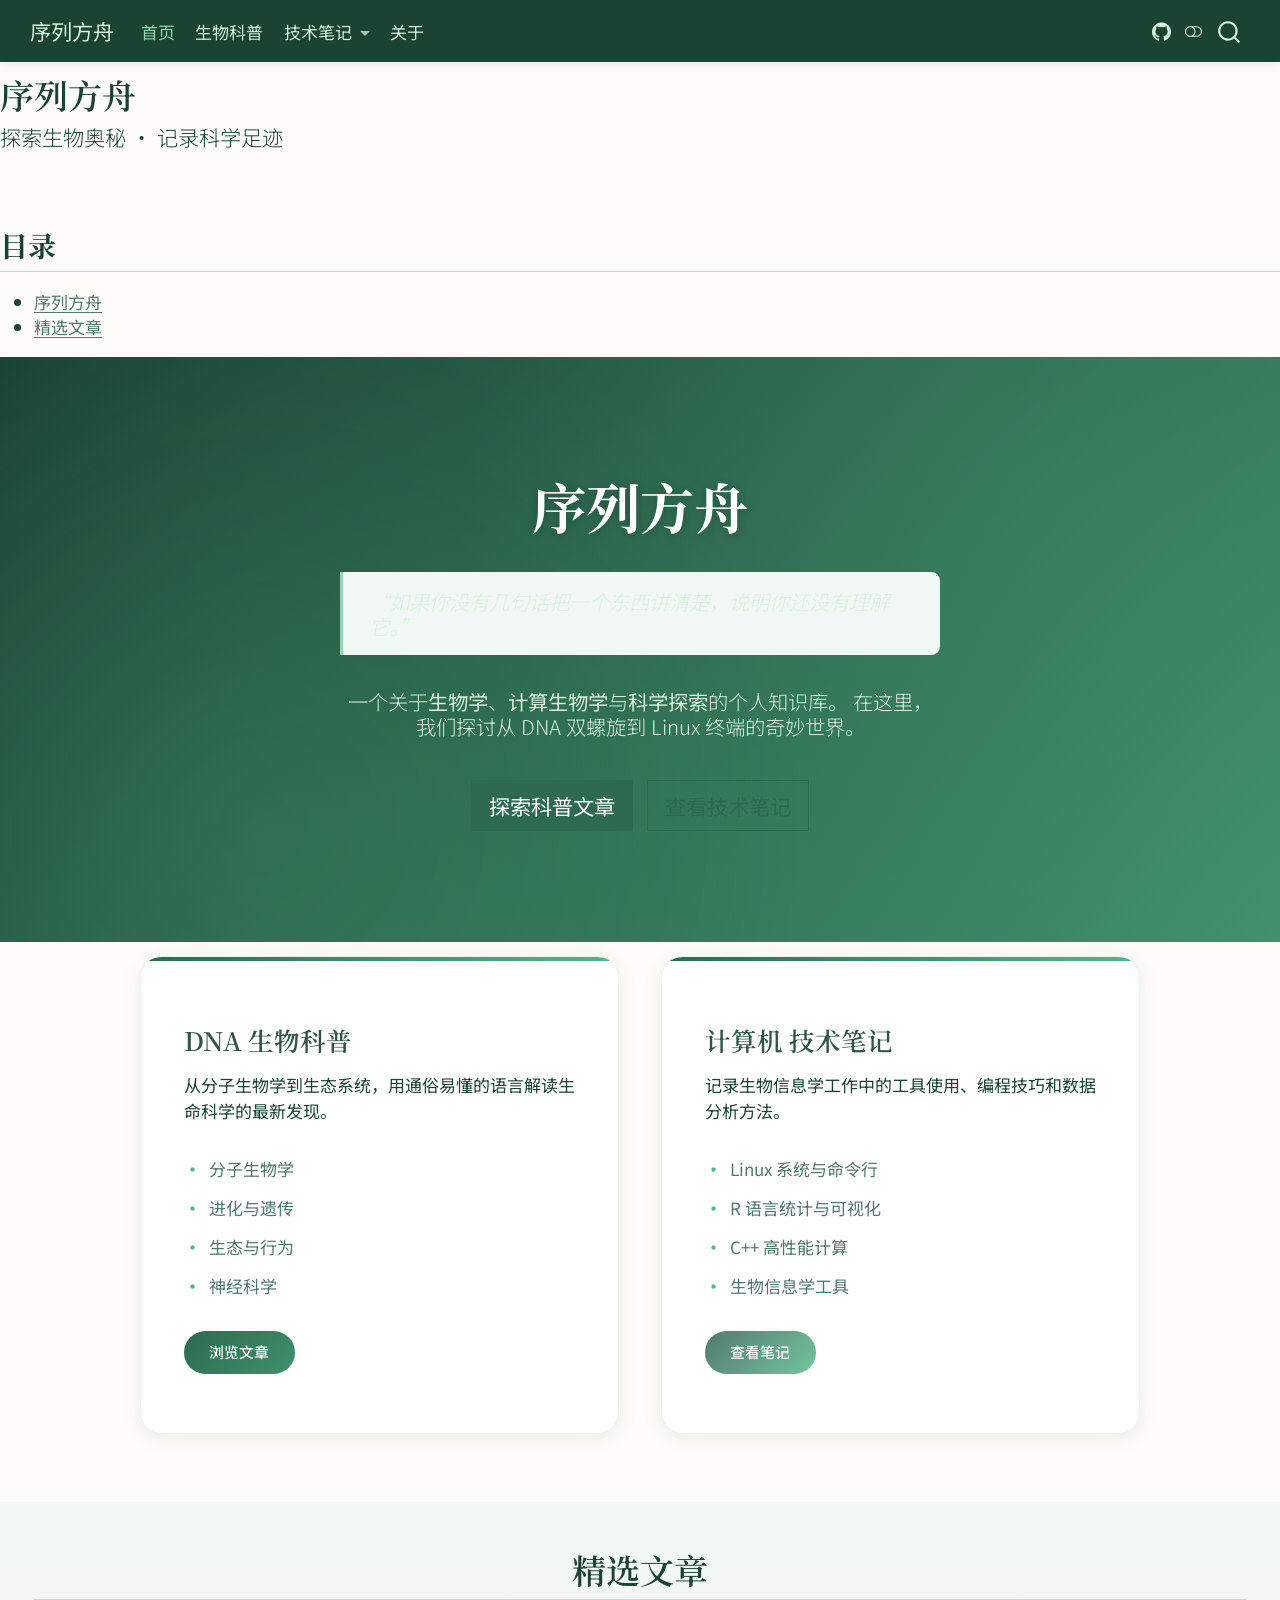
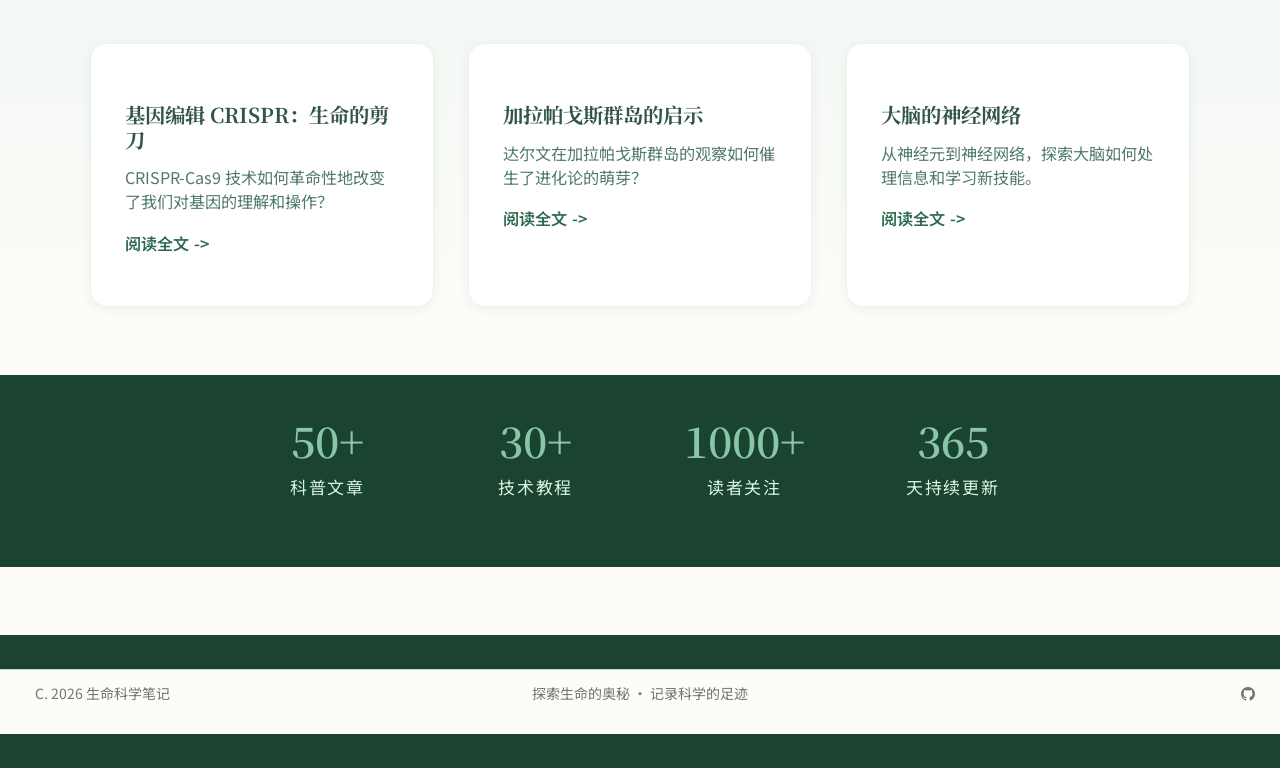
==== docs/index.html @ bad2e3ae "update" ====
<!DOCTYPE html>
<html xmlns="http://www.w3.org/1999/xhtml" lang="en" xml:lang="en"><head>

<meta charset="utf-8">
<meta name="generator" content="quarto-1.9.38">

<meta name="viewport" content="width=device-width, initial-scale=1.0, user-scalable=yes">


<title>序列方舟</title>
<style>
/* Default styles provided by pandoc.
** See https://pandoc.org/MANUAL.html#variables-for-html for config info.
*/
code{white-space: pre-wrap;}
span.smallcaps{font-variant: small-caps;}
div.columns{display: flex; gap: min(4vw, 1.5em);}
div.column{flex: auto; overflow-x: auto;}
div.hanging-indent{margin-left: 1.5em; text-indent: -1.5em;}
ul.task-list{list-style: none;}
ul.task-list li input[type="checkbox"] {
  width: 0.8em;
  margin: 0 0.8em 0.2em -1em; /* quarto-specific, see https://github.com/quarto-dev/quarto-cli/issues/4556 */ 
  vertical-align: middle;
}
</style>


<script src="site_libs/quarto-nav/quarto-nav.js"></script>
<script src="site_libs/quarto-nav/headroom.min.js"></script>
<script src="site_libs/clipboard/clipboard.min.js"></script>
<script src="site_libs/quarto-search/autocomplete.umd.js"></script>
<script src="site_libs/quarto-search/fuse.min.js"></script>
<script src="site_libs/quarto-search/quarto-search.js"></script>
<meta name="quarto:offset" content="./">
<script src="site_libs/quarto-html/quarto.js" type="module"></script>
<script src="site_libs/quarto-html/tabsets/tabsets.js" type="module"></script>
<script src="site_libs/quarto-html/popper.min.js"></script>
<script src="site_libs/quarto-html/tippy.umd.min.js"></script>
<script src="site_libs/quarto-html/anchor.min.js"></script>
<link href="site_libs/quarto-html/tippy.css" rel="stylesheet">
<link href="site_libs/quarto-html/quarto-syntax-highlighting-d58168542e1b05ab509c510cbeb13b13.css" rel="stylesheet" class="quarto-color-scheme" id="quarto-text-highlighting-styles">
<link href="site_libs/quarto-html/quarto-syntax-highlighting-dark-88e37a8f5ac5aee93fe4de4f1f74577c.css" rel="stylesheet" class="quarto-color-scheme quarto-color-alternate" id="quarto-text-highlighting-styles">
<link href="site_libs/quarto-html/quarto-syntax-highlighting-d58168542e1b05ab509c510cbeb13b13.css" rel="stylesheet" class="quarto-color-scheme-extra" id="quarto-text-highlighting-styles">
<script src="site_libs/bootstrap/bootstrap.min.js"></script>
<link href="site_libs/bootstrap/bootstrap-icons.css" rel="stylesheet">
<link href="site_libs/bootstrap/bootstrap-a5be970477f2fbe8d9d1b1243a0c660d.min.css" rel="stylesheet" append-hash="true" class="quarto-color-scheme" id="quarto-bootstrap" data-mode="light">
<link href="site_libs/bootstrap/bootstrap-dark-94e8297cb167b273306e891f7d501b30.min.css" rel="stylesheet" append-hash="true" class="quarto-color-scheme quarto-color-alternate" id="quarto-bootstrap" data-mode="light">
<link href="site_libs/bootstrap/bootstrap-a5be970477f2fbe8d9d1b1243a0c660d.min.css" rel="stylesheet" append-hash="true" class="quarto-color-scheme-extra" id="quarto-bootstrap" data-mode="light">
<script id="quarto-search-options" type="application/json">{
  "location": "navbar",
  "copy-button": false,
  "collapse-after": 3,
  "panel-placement": "end",
  "type": "overlay",
  "limit": 50,
  "keyboard-shortcut": [
    "f",
    "/",
    "s"
  ],
  "show-item-context": false,
  "language": {
    "search-no-results-text": "No results",
    "search-matching-documents-text": "matching documents",
    "search-copy-link-title": "Copy link to search",
    "search-hide-matches-text": "Hide additional matches",
    "search-more-match-text": "more match in this document",
    "search-more-matches-text": "more matches in this document",
    "search-clear-button-title": "Clear",
    "search-text-placeholder": "",
    "search-detached-cancel-button-title": "Cancel",
    "search-submit-button-title": "Submit",
    "search-label": "Search"
  }
}</script>
<style>html{ scroll-behavior: smooth; }</style>
<link rel="preconnect" href="https://fonts.googleapis.com">
<link rel="preconnect" href="https://fonts.gstatic.com" crossorigin="">
<link href="https://fonts.googleapis.com/css2?family=Noto+Serif+SC:wght@400;600;700&amp;family=Noto+Sans+SC:wght@300;400;500;700&amp;family=JetBrains+Mono:wght@400;500&amp;display=swap" rel="stylesheet">


<link rel="stylesheet" href="styles/bio-theme.css">
</head>

<body class="nav-fixed quarto-light"><script id="quarto-html-before-body" type="application/javascript">
    const toggleBodyColorMode = (bsSheetEl) => {
      const mode = bsSheetEl.getAttribute("data-mode");
      const bodyEl = window.document.querySelector("body");
      if (mode === "dark") {
        bodyEl.classList.add("quarto-dark");
        bodyEl.classList.remove("quarto-light");
      } else {
        bodyEl.classList.add("quarto-light");
        bodyEl.classList.remove("quarto-dark");
      }
    }
    const toggleBodyColorPrimary = () => {
      const bsSheetEl = window.document.querySelector("link#quarto-bootstrap:not([rel=disabled-stylesheet])");
      if (bsSheetEl) {
        toggleBodyColorMode(bsSheetEl);
      }
    }
    const setColorSchemeToggle = (alternate) => {
      const toggles = window.document.querySelectorAll('.quarto-color-scheme-toggle');
      for (let i=0; i < toggles.length; i++) {
        const toggle = toggles[i];
        if (toggle) {
          if (alternate) {
            toggle.classList.add("alternate");
          } else {
            toggle.classList.remove("alternate");
          }
        }
      }
    };
    const toggleColorMode = (alternate) => {
      // Switch the stylesheets
      const primaryStylesheets = window.document.querySelectorAll('link.quarto-color-scheme:not(.quarto-color-alternate)');
      const alternateStylesheets = window.document.querySelectorAll('link.quarto-color-scheme.quarto-color-alternate');
      manageTransitions('#quarto-margin-sidebar .nav-link', false);
      if (alternate) {
        // note: dark is layered on light, we don't disable primary!
        enableStylesheet(alternateStylesheets);
        for (const sheetNode of alternateStylesheets) {
          if (sheetNode.id === "quarto-bootstrap") {
            toggleBodyColorMode(sheetNode);
          }
        }
      } else {
        disableStylesheet(alternateStylesheets);
        enableStylesheet(primaryStylesheets)
        toggleBodyColorPrimary();
      }
      manageTransitions('#quarto-margin-sidebar .nav-link', true);
      // Switch the toggles
      setColorSchemeToggle(alternate)
      // Hack to workaround the fact that safari doesn't
      // properly recolor the scrollbar when toggling (#1455)
      if (navigator.userAgent.indexOf('Safari') > 0 && navigator.userAgent.indexOf('Chrome') == -1) {
        manageTransitions("body", false);
        window.scrollTo(0, 1);
        setTimeout(() => {
          window.scrollTo(0, 0);
          manageTransitions("body", true);
        }, 40);
      }
    }
    const disableStylesheet = (stylesheets) => {
      for (let i=0; i < stylesheets.length; i++) {
        const stylesheet = stylesheets[i];
        stylesheet.rel = 'disabled-stylesheet';
      }
    }
    const enableStylesheet = (stylesheets) => {
      for (let i=0; i < stylesheets.length; i++) {
        const stylesheet = stylesheets[i];
        if(stylesheet.rel !== 'stylesheet') { // for Chrome, which will still FOUC without this check
          stylesheet.rel = 'stylesheet';
        }
      }
    }
    const manageTransitions = (selector, allowTransitions) => {
      const els = window.document.querySelectorAll(selector);
      for (let i=0; i < els.length; i++) {
        const el = els[i];
        if (allowTransitions) {
          el.classList.remove('notransition');
        } else {
          el.classList.add('notransition');
        }
      }
    }
    const isFileUrl = () => {
      return window.location.protocol === 'file:';
    }
    const hasAlternateSentinel = () => {
      let styleSentinel = getColorSchemeSentinel();
      if (styleSentinel !== null) {
        return styleSentinel === "alternate";
      } else {
        return false;
      }
    }
    const setStyleSentinel = (alternate) => {
      const value = alternate ? "alternate" : "default";
      if (!isFileUrl()) {
        window.localStorage.setItem("quarto-color-scheme", value);
      } else {
        localAlternateSentinel = value;
      }
    }
    const getColorSchemeSentinel = () => {
      if (!isFileUrl()) {
        const storageValue = window.localStorage.getItem("quarto-color-scheme");
        return storageValue != null ? storageValue : localAlternateSentinel;
      } else {
        return localAlternateSentinel;
      }
    }
    const toggleGiscusIfUsed = (isAlternate, darkModeDefault) => {
      const baseTheme = document.querySelector('#giscus-base-theme')?.value ?? 'light';
      const alternateTheme = document.querySelector('#giscus-alt-theme')?.value ?? 'dark';
      let newTheme = '';
      if(authorPrefersDark) {
        newTheme = isAlternate ? baseTheme : alternateTheme;
      } else {
        newTheme = isAlternate ? alternateTheme : baseTheme;
      }
      const changeGiscusTheme = () => {
        // From: https://github.com/giscus/giscus/issues/336
        const sendMessage = (message) => {
          const iframe = document.querySelector('iframe.giscus-frame');
          if (!iframe) return;
          iframe.contentWindow.postMessage({ giscus: message }, 'https://giscus.app');
        }
        sendMessage({
          setConfig: {
            theme: newTheme
          }
        });
      }
      const isGiscussLoaded = window.document.querySelector('iframe.giscus-frame') !== null;
      if (isGiscussLoaded) {
        changeGiscusTheme();
      }
    };
    const authorPrefersDark = false;
    const darkModeDefault = authorPrefersDark;
      document.querySelector('link#quarto-text-highlighting-styles.quarto-color-scheme-extra').rel = 'disabled-stylesheet';
      document.querySelector('link#quarto-bootstrap.quarto-color-scheme-extra').rel = 'disabled-stylesheet';
    let localAlternateSentinel = darkModeDefault ? 'alternate' : 'default';
    // Dark / light mode switch
    window.quartoToggleColorScheme = () => {
      // Read the current dark / light value
      let toAlternate = !hasAlternateSentinel();
      toggleColorMode(toAlternate);
      setStyleSentinel(toAlternate);
      toggleGiscusIfUsed(toAlternate, darkModeDefault);
      window.dispatchEvent(new Event('resize'));
    };
    // Switch to dark mode if need be
    if (hasAlternateSentinel()) {
      toggleColorMode(true);
    } else {
      toggleColorMode(false);
    }
  </script>

<div id="quarto-search-results"></div>
  <header id="quarto-header" class="headroom fixed-top">
    <nav class="navbar navbar-expand-lg " data-bs-theme="dark">
      <div class="navbar-container container-fluid">
      <div class="navbar-brand-container mx-auto">
    <a class="navbar-brand" href="./index.html">
    <span class="navbar-title">序列方舟</span>
    </a>
  </div>
            <div id="quarto-search" class="" title="Search"></div>
          <button class="navbar-toggler" type="button" data-bs-toggle="collapse" data-bs-target="#navbarCollapse" aria-controls="navbarCollapse" role="menu" aria-expanded="false" aria-label="Toggle navigation" onclick="if (window.quartoToggleHeadroom) { window.quartoToggleHeadroom(); }">
  <span class="navbar-toggler-icon"></span>
</button>
          <div class="collapse navbar-collapse" id="navbarCollapse">
            <ul class="navbar-nav navbar-nav-scroll me-auto">
  <li class="nav-item">
    <a class="nav-link active" href="./index.html" aria-current="page"> 
<span class="menu-text">首页</span></a>
  </li>  
  <li class="nav-item">
    <a class="nav-link" href="./posts.html"> 
<span class="menu-text">生物科普</span></a>
  </li>  
  <li class="nav-item dropdown ">
    <a class="nav-link dropdown-toggle" href="#" id="nav-menu-" role="link" data-bs-toggle="dropdown" aria-expanded="false">
 <span class="menu-text">技术笔记</span>
    </a>
    <ul class="dropdown-menu" aria-labelledby="nav-menu-">    
        <li>
    <a class="dropdown-item" href="./linux.html">
 <span class="dropdown-text">Linux</span></a>
  </li>  
        <li>
    <a class="dropdown-item" href="./r-lang.html">
 <span class="dropdown-text">R 语言</span></a>
  </li>  
        <li>
    <a class="dropdown-item" href="./cpp.html">
 <span class="dropdown-text">C++</span></a>
  </li>  
    </ul>
  </li>
  <li class="nav-item">
    <a class="nav-link" href="./about.html"> 
<span class="menu-text">关于</span></a>
  </li>  
</ul>
            <ul class="navbar-nav navbar-nav-scroll ms-auto">
  <li class="nav-item compact">
    <a class="nav-link" href="https://github.com"> <i class="bi bi-github" role="img" aria-label="GitHub">
</i> 
<span class="menu-text"></span></a>
  </li>  
</ul>
          </div> <!-- /navcollapse -->
            <div class="quarto-navbar-tools">
  <a href="" class="quarto-color-scheme-toggle quarto-navigation-tool  px-1" onclick="window.quartoToggleColorScheme(); return false;" title="Toggle dark mode"><i class="bi"></i></a>
</div>
      </div> <!-- /container-fluid -->
    </nav>
</header>
<!-- content -->
<div id="quarto-content" class="quarto-container page-layout-custom page-navbar">
<!-- sidebar -->
<!-- margin-sidebar -->
<!-- main -->


<header id="title-block-header" class="quarto-title-block default">
<div class="quarto-title">
<h1 class="title">序列方舟</h1>
<p class="subtitle lead">探索生物奥秘 · 记录科学足迹</p>
</div>



<div class="quarto-title-meta">

    
  
    
  </div>
  


</header>

<nav id="TOC" role="doc-toc">
    <h2 id="toc-title">目录</h2>
   
  <ul>
  <li><a href="#序列方舟" id="toc-序列方舟">序列方舟</a></li>
  <li><a href="#精选文章" id="toc-精选文章">精选文章</a></li>
  </ul>
</nav>
<div class="hero-section">
<div class="hero-pattern">
<section id="序列方舟" class="level1 display-4 hero-content">
<h1 class="display-4">序列方舟</h1>
<blockquote class="blockquote">
<p>“如果你没有几句话把一个东西讲清楚，说明你还没有理解它。”</p>
</blockquote>
<p>一个关于<strong>生物学</strong>、<strong>计算生物学</strong>与<strong>科学探索</strong>的个人知识库。 在这里，我们探讨从 DNA 双螺旋到 Linux 终端的奇妙世界。</p>
<p><a href="./posts.html" class="btn btn-primary btn-lg me-2">探索科普文章</a> <a href="./linux.html" class="btn btn-outline-primary btn-lg">查看技术笔记</a></p>
</section>
</div>
</div>
<div class="intro-section">
<div class="intro-grid">
<section id="dna-生物科普" class="level3 intro-card bio-card">
<h3 data-anchor-id="dna-生物科普">DNA 生物科普</h3>
<p>从分子生物学到生态系统，用通俗易懂的语言解读生命科学的最新发现。</p>
<ul>
<li>分子生物学</li>
<li>进化与遗传</li>
<li>生态与行为</li>
<li>神经科学</li>
</ul>
<p><a href="./posts.html" class="btn btn-sm btn-bio">浏览文章</a></p>
</section>
<section id="计算机-技术笔记" class="level3 intro-card tech-card">
<h3 data-anchor-id="计算机-技术笔记">计算机 技术笔记</h3>
<p>记录生物信息学工作中的工具使用、编程技巧和数据分析方法。</p>
<ul>
<li>Linux 系统与命令行</li>
<li>R 语言统计与可视化</li>
<li>C++ 高性能计算</li>
<li>生物信息学工具</li>
</ul>
<p><a href="./linux.html" class="btn btn-sm btn-tech">查看笔记</a></p>
</section>
</div>
</div>
<section id="精选文章" class="level2 featured-section">
<h2 data-anchor-id="精选文章">精选文章</h2>
<div class="featured-grid">
<section id="基因编辑-crispr生命的剪刀" class="level4 featured-article">
<h4 data-anchor-id="基因编辑-crispr生命的剪刀">基因编辑 CRISPR：生命的剪刀</h4>
<p>CRISPR-Cas9 技术如何革命性地改变了我们对基因的理解和操作？</p>
<p><a href="./posts/first-post.html" class="read-more">阅读全文</a></p>
</section>
<section id="加拉帕戈斯群岛的启示" class="level4 featured-article">
<h4 data-anchor-id="加拉帕戈斯群岛的启示">加拉帕戈斯群岛的启示</h4>
<p>达尔文在加拉帕戈斯群岛的观察如何催生了进化论的萌芽？</p>
<p><a href="./posts/second-post.html" class="read-more">阅读全文</a></p>
</section>
<section id="大脑的神经网络" class="level4 featured-article">
<h4 data-anchor-id="大脑的神经网络">大脑的神经网络</h4>
<p>从神经元到神经网络，探索大脑如何处理信息和学习新技能。</p>
<p><a href="./posts/first-post.html" class="read-more">阅读全文</a></p>
</section>
</div>
</section>
<div class="stats-section">
<div class="stats-grid">
<section id="section" class="level3 stat-item">
<h3 data-anchor-id="section">50+</h3>
<p>科普文章</p>
</section>
<section id="section-1" class="level3 stat-item">
<h3 data-anchor-id="section-1">30+</h3>
<p>技术教程</p>
</section>
<section id="section-2" class="level3 stat-item">
<h3 data-anchor-id="section-2">1000+</h3>
<p>读者关注</p>
</section>
<section id="section-3" class="level3 stat-item">
<h3 data-anchor-id="section-3">365</h3>
<p>天持续更新</p>
</section>
</div>
</div>




<script id="quarto-html-after-body" type="application/javascript">
  window.document.addEventListener("DOMContentLoaded", function (event) {
    // Ensure there is a toggle, if there isn't float one in the top right
    if (window.document.querySelector('.quarto-color-scheme-toggle') === null) {
      const a = window.document.createElement('a');
      a.classList.add('top-right');
      a.classList.add('quarto-color-scheme-toggle');
      a.href = "";
      a.onclick = function() { try { window.quartoToggleColorScheme(); } catch {} return false; };
      const i = window.document.createElement("i");
      i.classList.add('bi');
      a.appendChild(i);
      window.document.body.appendChild(a);
    }
    setColorSchemeToggle(hasAlternateSentinel())
    const icon = "";
    const anchorJS = new window.AnchorJS();
    anchorJS.options = {
      placement: 'right',
      icon: icon
    };
    anchorJS.add('.anchored');
    const isCodeAnnotation = (el) => {
      for (const clz of el.classList) {
        if (clz.startsWith('code-annotation-')) {                     
          return true;
        }
      }
      return false;
    }
    const onCopySuccess = function(e) {
      // button target
      const button = e.trigger;
      // don't keep focus
      button.blur();
      // flash "checked"
      button.classList.add('code-copy-button-checked');
      var currentTitle = button.getAttribute("title");
      button.setAttribute("title", "Copied!");
      let tooltip;
      if (window.bootstrap) {
        button.setAttribute("data-bs-toggle", "tooltip");
        button.setAttribute("data-bs-placement", "left");
        button.setAttribute("data-bs-title", "Copied!");
        tooltip = new bootstrap.Tooltip(button, 
          { trigger: "manual", 
            customClass: "code-copy-button-tooltip",
            offset: [0, -8]});
        tooltip.show();    
      }
      setTimeout(function() {
        if (tooltip) {
          tooltip.hide();
          button.removeAttribute("data-bs-title");
          button.removeAttribute("data-bs-toggle");
          button.removeAttribute("data-bs-placement");
        }
        button.setAttribute("title", currentTitle);
        button.classList.remove('code-copy-button-checked');
      }, 1000);
      // clear code selection
      e.clearSelection();
    }
    const getTextToCopy = function(trigger) {
      const outerScaffold = trigger.parentElement.cloneNode(true);
      const codeEl = outerScaffold.querySelector('code');
      for (const childEl of codeEl.children) {
        if (isCodeAnnotation(childEl)) {
          childEl.remove();
        }
      }
      return codeEl.innerText;
    }
    const clipboard = new window.ClipboardJS('.code-copy-button:not([data-in-quarto-modal])', {
      text: getTextToCopy
    });
    clipboard.on('success', onCopySuccess);
    if (window.document.getElementById('quarto-embedded-source-code-modal')) {
      const clipboardModal = new window.ClipboardJS('.code-copy-button[data-in-quarto-modal]', {
        text: getTextToCopy,
        container: window.document.getElementById('quarto-embedded-source-code-modal')
      });
      clipboardModal.on('success', onCopySuccess);
    }
      var localhostRegex = new RegExp(/^(?:http|https):\/\/localhost\:?[0-9]*\//);
      var mailtoRegex = new RegExp(/^mailto:/);
        var filterRegex = new RegExp('/' + window.location.host + '/');
      var isInternal = (href) => {
          return filterRegex.test(href) || localhostRegex.test(href) || mailtoRegex.test(href);
      }
      // Inspect non-navigation links and adorn them if external
     var links = window.document.querySelectorAll('a[href]:not(.nav-link):not(.navbar-brand):not(.toc-action):not(.sidebar-link):not(.sidebar-item-toggle):not(.pagination-link):not(.no-external):not([aria-hidden]):not(.dropdown-item):not(.quarto-navigation-tool):not(.about-link)');
      for (var i=0; i<links.length; i++) {
        const link = links[i];
        if (!isInternal(link.href)) {
          // undo the damage that might have been done by quarto-nav.js in the case of
          // links that we want to consider external
          if (link.dataset.originalHref !== undefined) {
            link.href = link.dataset.originalHref;
          }
        }
      }
    function tippyHover(el, contentFn, onTriggerFn, onUntriggerFn) {
      const config = {
        allowHTML: true,
        maxWidth: 500,
        delay: 100,
        arrow: false,
        appendTo: function(el) {
            return el.parentElement;
        },
        interactive: true,
        interactiveBorder: 10,
        theme: 'quarto',
        placement: 'bottom-start',
      };
      if (contentFn) {
        config.content = contentFn;
      }
      if (onTriggerFn) {
        config.onTrigger = onTriggerFn;
      }
      if (onUntriggerFn) {
        config.onUntrigger = onUntriggerFn;
      }
      window.tippy(el, config); 
    }
    const noterefs = window.document.querySelectorAll('a[role="doc-noteref"]');
    for (var i=0; i<noterefs.length; i++) {
      const ref = noterefs[i];
      tippyHover(ref, function() {
        // use id or data attribute instead here
        let href = ref.getAttribute('data-footnote-href') || ref.getAttribute('href');
        try { href = new URL(href).hash; } catch {}
        const id = href.replace(/^#\/?/, "");
        const note = window.document.getElementById(id);
        if (note) {
          return note.innerHTML;
        } else {
          return "";
        }
      });
    }
    const xrefs = window.document.querySelectorAll('a.quarto-xref');
    const processXRef = (id, note) => {
      // Strip column container classes
      const stripColumnClz = (el) => {
        el.classList.remove("page-full", "page-columns");
        if (el.children) {
          for (const child of el.children) {
            stripColumnClz(child);
          }
        }
      }
      stripColumnClz(note)
      if (id === null || id.startsWith('sec-')) {
        // Special case sections, only their first couple elements
        const container = document.createElement("div");
        if (note.children && note.children.length > 2) {
          container.appendChild(note.children[0].cloneNode(true));
          for (let i = 1; i < note.children.length; i++) {
            const child = note.children[i];
            if (child.tagName === "P" && child.innerText === "") {
              continue;
            } else {
              container.appendChild(child.cloneNode(true));
              break;
            }
          }
          if (window.Quarto?.typesetMath) {
            window.Quarto.typesetMath(container);
          }
          return container.innerHTML
        } else {
          if (window.Quarto?.typesetMath) {
            window.Quarto.typesetMath(note);
          }
          return note.innerHTML;
        }
      } else {
        // Remove any anchor links if they are present
        const anchorLink = note.querySelector('a.anchorjs-link');
        if (anchorLink) {
          anchorLink.remove();
        }
        if (window.Quarto?.typesetMath) {
          window.Quarto.typesetMath(note);
        }
        if (note.classList.contains("callout")) {
          return note.outerHTML;
        } else {
          return note.innerHTML;
        }
      }
    }
    for (var i=0; i<xrefs.length; i++) {
      const xref = xrefs[i];
      tippyHover(xref, undefined, function(instance) {
        instance.disable();
        let url = xref.getAttribute('href');
        let hash = undefined; 
        if (url.startsWith('#')) {
          hash = url;
        } else {
          try { hash = new URL(url).hash; } catch {}
        }
        if (hash) {
          const id = hash.replace(/^#\/?/, "");
          const note = window.document.getElementById(id);
          if (note !== null) {
            try {
              const html = processXRef(id, note.cloneNode(true));
              instance.setContent(html);
            } finally {
              instance.enable();
              instance.show();
            }
          } else {
            // See if we can fetch this
            fetch(url.split('#')[0])
            .then(res => res.text())
            .then(html => {
              const parser = new DOMParser();
              const htmlDoc = parser.parseFromString(html, "text/html");
              const note = htmlDoc.getElementById(id);
              if (note !== null) {
                const html = processXRef(id, note);
                instance.setContent(html);
              } 
            }).finally(() => {
              instance.enable();
              instance.show();
            });
          }
        } else {
          // See if we can fetch a full url (with no hash to target)
          // This is a special case and we should probably do some content thinning / targeting
          fetch(url)
          .then(res => res.text())
          .then(html => {
            const parser = new DOMParser();
            const htmlDoc = parser.parseFromString(html, "text/html");
            const note = htmlDoc.querySelector('main.content');
            if (note !== null) {
              // This should only happen for chapter cross references
              // (since there is no id in the URL)
              // remove the first header
              if (note.children.length > 0 && note.children[0].tagName === "HEADER") {
                note.children[0].remove();
              }
              const html = processXRef(null, note);
              instance.setContent(html);
            } 
          }).finally(() => {
            instance.enable();
            instance.show();
          });
        }
      }, function(instance) {
      });
    }
        let selectedAnnoteEl;
        const selectorForAnnotation = ( cell, annotation) => {
          let cellAttr = 'data-code-cell="' + cell + '"';
          let lineAttr = 'data-code-annotation="' +  annotation + '"';
          const selector = 'span[' + cellAttr + '][' + lineAttr + ']';
          return selector;
        }
        const selectCodeLines = (annoteEl) => {
          const doc = window.document;
          const targetCell = annoteEl.getAttribute("data-target-cell");
          const targetAnnotation = annoteEl.getAttribute("data-target-annotation");
          const annoteSpan = window.document.querySelector(selectorForAnnotation(targetCell, targetAnnotation));
          const lines = annoteSpan.getAttribute("data-code-lines").split(",");
          const lineIds = lines.map((line) => {
            return targetCell + "-" + line;
          })
          let top = null;
          let height = null;
          let parent = null;
          if (lineIds.length > 0) {
              //compute the position of the single el (top and bottom and make a div)
              const el = window.document.getElementById(lineIds[0]);
              top = el.offsetTop;
              height = el.offsetHeight;
              parent = el.parentElement.parentElement;
            if (lineIds.length > 1) {
              const lastEl = window.document.getElementById(lineIds[lineIds.length - 1]);
              const bottom = lastEl.offsetTop + lastEl.offsetHeight;
              height = bottom - top;
            }
            if (top !== null && height !== null && parent !== null) {
              // cook up a div (if necessary) and position it 
              let div = window.document.getElementById("code-annotation-line-highlight");
              if (div === null) {
                div = window.document.createElement("div");
                div.setAttribute("id", "code-annotation-line-highlight");
                div.style.position = 'absolute';
                parent.appendChild(div);
              }
              div.style.top = top - 2 + "px";
              div.style.height = height + 4 + "px";
              div.style.left = 0;
              let gutterDiv = window.document.getElementById("code-annotation-line-highlight-gutter");
              if (gutterDiv === null) {
                gutterDiv = window.document.createElement("div");
                gutterDiv.setAttribute("id", "code-annotation-line-highlight-gutter");
                gutterDiv.style.position = 'absolute';
                const codeCell = window.document.getElementById(targetCell);
                const gutter = codeCell.querySelector('.code-annotation-gutter');
                gutter.appendChild(gutterDiv);
              }
              gutterDiv.style.top = top - 2 + "px";
              gutterDiv.style.height = height + 4 + "px";
            }
            selectedAnnoteEl = annoteEl;
          }
        };
        const unselectCodeLines = () => {
          const elementsIds = ["code-annotation-line-highlight", "code-annotation-line-highlight-gutter"];
          elementsIds.forEach((elId) => {
            const div = window.document.getElementById(elId);
            if (div) {
              div.remove();
            }
          });
          selectedAnnoteEl = undefined;
        };
          // Handle positioning of the toggle
      window.addEventListener(
        "resize",
        throttle(() => {
          elRect = undefined;
          if (selectedAnnoteEl) {
            selectCodeLines(selectedAnnoteEl);
          }
        }, 10)
      );
      function throttle(fn, ms) {
      let throttle = false;
      let timer;
        return (...args) => {
          if(!throttle) { // first call gets through
              fn.apply(this, args);
              throttle = true;
          } else { // all the others get throttled
              if(timer) clearTimeout(timer); // cancel #2
              timer = setTimeout(() => {
                fn.apply(this, args);
                timer = throttle = false;
              }, ms);
          }
        };
      }
        // Attach click handler to the DT
        const annoteDls = window.document.querySelectorAll('dt[data-target-cell]');
        for (const annoteDlNode of annoteDls) {
          annoteDlNode.addEventListener('click', (event) => {
            const clickedEl = event.target;
            if (clickedEl !== selectedAnnoteEl) {
              unselectCodeLines();
              const activeEl = window.document.querySelector('dt[data-target-cell].code-annotation-active');
              if (activeEl) {
                activeEl.classList.remove('code-annotation-active');
              }
              selectCodeLines(clickedEl);
              clickedEl.classList.add('code-annotation-active');
            } else {
              // Unselect the line
              unselectCodeLines();
              clickedEl.classList.remove('code-annotation-active');
            }
          });
        }
    const findCites = (el) => {
      const parentEl = el.parentElement;
      if (parentEl) {
        const cites = parentEl.dataset.cites;
        if (cites) {
          return {
            el,
            cites: cites.split(' ')
          };
        } else {
          return findCites(el.parentElement)
        }
      } else {
        return undefined;
      }
    };
    var bibliorefs = window.document.querySelectorAll('a[role="doc-biblioref"]');
    for (var i=0; i<bibliorefs.length; i++) {
      const ref = bibliorefs[i];
      const citeInfo = findCites(ref);
      if (citeInfo) {
        tippyHover(citeInfo.el, function() {
          var popup = window.document.createElement('div');
          citeInfo.cites.forEach(function(cite) {
            var citeDiv = window.document.createElement('div');
            citeDiv.classList.add('hanging-indent');
            citeDiv.classList.add('csl-entry');
            var biblioDiv = window.document.getElementById('ref-' + cite);
            if (biblioDiv) {
              citeDiv.innerHTML = biblioDiv.innerHTML;
            }
            popup.appendChild(citeDiv);
          });
          return popup.innerHTML;
        });
      }
    }
  });
  </script>
</div> <!-- /content -->
<footer class="footer">
  <div class="nav-footer">
    <div class="nav-footer-left">
<ol start="3" type="A">
<li>2026 生命科学笔记</li>
</ol>
</div>   
    <div class="nav-footer-center">
<p>探索生命的奥秘 · 记录科学的足迹</p>
</div>
    <div class="nav-footer-right">
      <ul class="footer-items list-unstyled">
    <li class="nav-item compact">
    <a class="nav-link" href="https://github.com">
      <i class="bi bi-github" role="img">
</i> 
    </a>
  </li>  
</ul>
    </div>
  </div>
</footer>




<script src="site_libs/quarto-html/zenscroll-min.js"></script>
</body></html>
---- docs/site_libs/quarto-html/tippy.css ----
.tippy-box[data-animation=fade][data-state=hidden]{opacity:0}[data-tippy-root]{max-width:calc(100vw - 10px)}.tippy-box{position:relative;background-color:#333;color:#fff;border-radius:4px;font-size:14px;line-height:1.4;white-space:normal;outline:0;transition-property:transform,visibility,opacity}.tippy-box[data-placement^=top]>.tippy-arrow{bottom:0}.tippy-box[data-placement^=top]>.tippy-arrow:before{bottom:-7px;left:0;border-width:8px 8px 0;border-top-color:initial;transform-origin:center top}.tippy-box[data-placement^=bottom]>.tippy-arrow{top:0}.tippy-box[data-placement^=bottom]>.tippy-arrow:before{top:-7px;left:0;border-width:0 8px 8px;border-bottom-color:initial;transform-origin:center bottom}.tippy-box[data-placement^=left]>.tippy-arrow{right:0}.tippy-box[data-placement^=left]>.tippy-arrow:before{border-width:8px 0 8px 8px;border-left-color:initial;right:-7px;transform-origin:center left}.tippy-box[data-placement^=right]>.tippy-arrow{left:0}.tippy-box[data-placement^=right]>.tippy-arrow:before{left:-7px;border-width:8px 8px 8px 0;border-right-color:initial;transform-origin:center right}.tippy-box[data-inertia][data-state=visible]{transition-timing-function:cubic-bezier(.54,1.5,.38,1.11)}.tippy-arrow{width:16px;height:16px;color:#333}.tippy-arrow:before{content:"";position:absolute;border-color:transparent;border-style:solid}.tippy-content{position:relative;padding:5px 9px;z-index:1}
---- docs/site_libs/quarto-html/quarto-syntax-highlighting-d58168542e1b05ab509c510cbeb13b13.css ----
/* quarto syntax highlight colors */
:root {
  --quarto-hl-al-color: #ff5555;
  --quarto-hl-an-color: #6a737d;
  --quarto-hl-at-color: #d73a49;
  --quarto-hl-bn-color: #005cc5;
  --quarto-hl-bu-color: #d73a49;
  --quarto-hl-ch-color: #032f62;
  --quarto-hl-co-color: #6a737d;
  --quarto-hl-cv-color: #6a737d;
  --quarto-hl-cn-color: #005cc5;
  --quarto-hl-cf-color: #d73a49;
  --quarto-hl-dt-color: #d73a49;
  --quarto-hl-dv-color: #005cc5;
  --quarto-hl-do-color: #6a737d;
  --quarto-hl-er-color: #ff5555;
  --quarto-hl-ex-color: #d73a49;
  --quarto-hl-fl-color: #005cc5;
  --quarto-hl-fu-color: #6f42c1;
  --quarto-hl-im-color: #032f62;
  --quarto-hl-in-color: #6a737d;
  --quarto-hl-kw-color: #d73a49;
  --quarto-hl-op-color: #24292e;
  --quarto-hl-pp-color: #d73a49;
  --quarto-hl-re-color: #6a737d;
  --quarto-hl-sc-color: #005cc5;
  --quarto-hl-ss-color: #032f62;
  --quarto-hl-st-color: #032f62;
  --quarto-hl-va-color: #e36209;
  --quarto-hl-vs-color: #032f62;
  --quarto-hl-wa-color: #ff5555;
}

/* other quarto variables */
:root {
  --quarto-font-monospace: "JetBrains Mono", "Fira Code", monospace;
}

/* syntax highlight based on Pandoc's rules */
pre > code.sourceCode > span {
  color: #24292e;
}

code.sourceCode > span {
  color: #24292e;
}

div.sourceCode,
div.sourceCode pre.sourceCode {
  color: #24292e;
}

/* Normal */
code span {
  color: #24292e;
}

/* Alert */
code span.al {
  font-weight: bold;
  color: #ff5555;
}

/* Annotation */
code span.an {
  color: #6a737d;
}

/* Attribute */
code span.at {
  color: #d73a49;
}

/* BaseN */
code span.bn {
  color: #005cc5;
}

/* BuiltIn */
code span.bu {
  color: #d73a49;
}

/* ControlFlow */
code span.cf {
  color: #d73a49;
}

/* Char */
code span.ch {
  color: #032f62;
}

/* Constant */
code span.cn {
  color: #005cc5;
}

/* Comment */
code span.co {
  color: #6a737d;
}

/* CommentVar */
code span.cv {
  color: #6a737d;
}

/* Documentation */
code span.do {
  color: #6a737d;
}

/* DataType */
code span.dt {
  color: #d73a49;
}

/* DecVal */
code span.dv {
  color: #005cc5;
}

/* Error */
code span.er {
  color: #ff5555;
  text-decoration: underline;
}

/* Extension */
code span.ex {
  font-weight: bold;
  color: #d73a49;
}

/* Float */
code span.fl {
  color: #005cc5;
}

/* Function */
code span.fu {
  color: #6f42c1;
}

/* Import */
code span.im {
  color: #032f62;
}

/* Information */
code span.in {
  color: #6a737d;
}

/* Keyword */
code span.kw {
  color: #d73a49;
}

/* Operator */
code span.op {
  color: #24292e;
}

/* Preprocessor */
code span.pp {
  color: #d73a49;
}

/* RegionMarker */
code span.re {
  color: #6a737d;
}

/* SpecialChar */
code span.sc {
  color: #005cc5;
}

/* SpecialString */
code span.ss {
  color: #032f62;
}

/* String */
code span.st {
  color: #032f62;
}

/* Variable */
code span.va {
  color: #e36209;
}

/* VerbatimString */
code span.vs {
  color: #032f62;
}

/* Warning */
code span.wa {
  color: #ff5555;
}

.prevent-inlining {
  content: "</";
}

/*# sourceMappingURL=202e5aaa409c326be98410f1d7cfbee6.css.map */
---- docs/site_libs/quarto-html/quarto-syntax-highlighting-dark-88e37a8f5ac5aee93fe4de4f1f74577c.css ----
/* quarto syntax highlight colors */
:root {
  --quarto-hl-al-color: #ff5555;
  --quarto-hl-an-color: #6a737d;
  --quarto-hl-at-color: #f97583;
  --quarto-hl-bn-color: #79b8ff;
  --quarto-hl-bu-color: #f97583;
  --quarto-hl-ch-color: #9ecbff;
  --quarto-hl-co-color: #6a737d;
  --quarto-hl-cv-color: #6a737d;
  --quarto-hl-cn-color: #79b8ff;
  --quarto-hl-cf-color: #f97583;
  --quarto-hl-dt-color: #f97583;
  --quarto-hl-dv-color: #79b8ff;
  --quarto-hl-do-color: #6a737d;
  --quarto-hl-er-color: #ff5555;
  --quarto-hl-ex-color: #f97583;
  --quarto-hl-fl-color: #79b8ff;
  --quarto-hl-fu-color: #b392f0;
  --quarto-hl-im-color: #9ecbff;
  --quarto-hl-in-color: #6a737d;
  --quarto-hl-kw-color: #f97583;
  --quarto-hl-op-color: #e1e4e8;
  --quarto-hl-pp-color: #f97583;
  --quarto-hl-re-color: #6a737d;
  --quarto-hl-sc-color: #79b8ff;
  --quarto-hl-ss-color: #9ecbff;
  --quarto-hl-st-color: #9ecbff;
  --quarto-hl-va-color: #ffab70;
  --quarto-hl-vs-color: #9ecbff;
  --quarto-hl-wa-color: #ff5555;
}

/* other quarto variables */
:root {
  --quarto-font-monospace: "JetBrains Mono", "Fira Code", monospace;
}

/* syntax highlight based on Pandoc's rules */
pre > code.sourceCode > span {
  color: #e1e4e8;
}

code.sourceCode > span {
  color: #e1e4e8;
}

div.sourceCode,
div.sourceCode pre.sourceCode {
  color: #e1e4e8;
}

/* Normal */
code span {
  color: #e1e4e8;
}

/* Alert */
code span.al {
  font-weight: bold;
  color: #ff5555;
}

/* Annotation */
code span.an {
  color: #6a737d;
}

/* Attribute */
code span.at {
  color: #f97583;
}

/* BaseN */
code span.bn {
  color: #79b8ff;
}

/* BuiltIn */
code span.bu {
  color: #f97583;
}

/* ControlFlow */
code span.cf {
  color: #f97583;
}

/* Char */
code span.ch {
  color: #9ecbff;
}

/* Constant */
code span.cn {
  color: #79b8ff;
}

/* Comment */
code span.co {
  color: #6a737d;
}

/* CommentVar */
code span.cv {
  color: #6a737d;
}

/* Documentation */
code span.do {
  color: #6a737d;
}

/* DataType */
code span.dt {
  color: #f97583;
}

/* DecVal */
code span.dv {
  color: #79b8ff;
}

/* Error */
code span.er {
  color: #ff5555;
  text-decoration: underline;
}

/* Extension */
code span.ex {
  font-weight: bold;
  color: #f97583;
}

/* Float */
code span.fl {
  color: #79b8ff;
}

/* Function */
code span.fu {
  color: #b392f0;
}

/* Import */
code span.im {
  color: #9ecbff;
}

/* Information */
code span.in {
  color: #6a737d;
}

/* Keyword */
code span.kw {
  color: #f97583;
}

/* Operator */
code span.op {
  color: #e1e4e8;
}

/* Preprocessor */
code span.pp {
  color: #f97583;
}

/* RegionMarker */
code span.re {
  color: #6a737d;
}

/* SpecialChar */
code span.sc {
  color: #79b8ff;
}

/* SpecialString */
code span.ss {
  color: #9ecbff;
}

/* String */
code span.st {
  color: #9ecbff;
}

/* Variable */
code span.va {
  color: #ffab70;
}

/* VerbatimString */
code span.vs {
  color: #9ecbff;
}

/* Warning */
code span.wa {
  color: #ff5555;
}

.prevent-inlining {
  content: "</";
}

/*# sourceMappingURL=6dabc301f24645e5196eef67097a3aec.css.map */
---- docs/site_libs/quarto-html/quarto-syntax-highlighting-d58168542e1b05ab509c510cbeb13b13.css ----
/* quarto syntax highlight colors */
:root {
  --quarto-hl-al-color: #ff5555;
  --quarto-hl-an-color: #6a737d;
  --quarto-hl-at-color: #d73a49;
  --quarto-hl-bn-color: #005cc5;
  --quarto-hl-bu-color: #d73a49;
  --quarto-hl-ch-color: #032f62;
  --quarto-hl-co-color: #6a737d;
  --quarto-hl-cv-color: #6a737d;
  --quarto-hl-cn-color: #005cc5;
  --quarto-hl-cf-color: #d73a49;
  --quarto-hl-dt-color: #d73a49;
  --quarto-hl-dv-color: #005cc5;
  --quarto-hl-do-color: #6a737d;
  --quarto-hl-er-color: #ff5555;
  --quarto-hl-ex-color: #d73a49;
  --quarto-hl-fl-color: #005cc5;
  --quarto-hl-fu-color: #6f42c1;
  --quarto-hl-im-color: #032f62;
  --quarto-hl-in-color: #6a737d;
  --quarto-hl-kw-color: #d73a49;
  --quarto-hl-op-color: #24292e;
  --quarto-hl-pp-color: #d73a49;
  --quarto-hl-re-color: #6a737d;
  --quarto-hl-sc-color: #005cc5;
  --quarto-hl-ss-color: #032f62;
  --quarto-hl-st-color: #032f62;
  --quarto-hl-va-color: #e36209;
  --quarto-hl-vs-color: #032f62;
  --quarto-hl-wa-color: #ff5555;
}

/* other quarto variables */
:root {
  --quarto-font-monospace: "JetBrains Mono", "Fira Code", monospace;
}

/* syntax highlight based on Pandoc's rules */
pre > code.sourceCode > span {
  color: #24292e;
}

code.sourceCode > span {
  color: #24292e;
}

div.sourceCode,
div.sourceCode pre.sourceCode {
  color: #24292e;
}

/* Normal */
code span {
  color: #24292e;
}

/* Alert */
code span.al {
  font-weight: bold;
  color: #ff5555;
}

/* Annotation */
code span.an {
  color: #6a737d;
}

/* Attribute */
code span.at {
  color: #d73a49;
}

/* BaseN */
code span.bn {
  color: #005cc5;
}

/* BuiltIn */
code span.bu {
  color: #d73a49;
}

/* ControlFlow */
code span.cf {
  color: #d73a49;
}

/* Char */
code span.ch {
  color: #032f62;
}

/* Constant */
code span.cn {
  color: #005cc5;
}

/* Comment */
code span.co {
  color: #6a737d;
}

/* CommentVar */
code span.cv {
  color: #6a737d;
}

/* Documentation */
code span.do {
  color: #6a737d;
}

/* DataType */
code span.dt {
  color: #d73a49;
}

/* DecVal */
code span.dv {
  color: #005cc5;
}

/* Error */
code span.er {
  color: #ff5555;
  text-decoration: underline;
}

/* Extension */
code span.ex {
  font-weight: bold;
  color: #d73a49;
}

/* Float */
code span.fl {
  color: #005cc5;
}

/* Function */
code span.fu {
  color: #6f42c1;
}

/* Import */
code span.im {
  color: #032f62;
}

/* Information */
code span.in {
  color: #6a737d;
}

/* Keyword */
code span.kw {
  color: #d73a49;
}

/* Operator */
code span.op {
  color: #24292e;
}

/* Preprocessor */
code span.pp {
  color: #d73a49;
}

/* RegionMarker */
code span.re {
  color: #6a737d;
}

/* SpecialChar */
code span.sc {
  color: #005cc5;
}

/* SpecialString */
code span.ss {
  color: #032f62;
}

/* String */
code span.st {
  color: #032f62;
}

/* Variable */
code span.va {
  color: #e36209;
}

/* VerbatimString */
code span.vs {
  color: #032f62;
}

/* Warning */
code span.wa {
  color: #ff5555;
}

.prevent-inlining {
  content: "</";
}

/*# sourceMappingURL=202e5aaa409c326be98410f1d7cfbee6.css.map */
---- docs/styles/bio-theme.css ----
/* 额外的生物主题样式 */

.page-columns {
  animation: fadeIn 0.5s ease;
}

@keyframes fadeIn {
  from { opacity: 0; transform: translateY(10px); }
  to { opacity: 1; transform: translateY(0); }
}

.quarto-listing-grid .quarto-grid-item {
  border-radius: 1rem;
  overflow: hidden;
  box-shadow: 0 2px 12px rgba(27, 67, 50, 0.06);
  border: 1px solid #E8F5E9;
  transition: all 0.3s ease;
}

.quarto-listing-grid .quarto-grid-item:hover {
  transform: translateY(-3px);
  box-shadow: 0 8px 30px rgba(27, 67, 50, 0.1);
}

.quarto-listing-grid .listing-title {
  font-family: "Noto Serif SC", serif;
  color: #1B4332;
  font-weight: 700;
}

.quarto-listing-grid .listing-description {
  color: #52796F;
}

.quarto-listing-grid .listing-category {
  background: #E8F5E9;
  color: #2D6A4F;
  border-radius: 1rem;
  padding: 0.2rem 0.75rem;
  font-size: 0.8rem;
}

#toc-title {
  font-family: "Noto Serif SC", serif;
  color: #1B4332;
  font-weight: 700;
}

#TOC a {
  color: #52796F;
  transition: color 0.2s ease;
}

#TOC a:hover {
  color: #2D6A4F;
}

.aa-Autocomplete .aa-Form {
  border-radius: 2rem;
  border: 1px solid #B7E4C7;
}

.page-link {
  color: #2D6A4F;
  border-color: #B7E4C7;
}

.page-link:hover {
  background: #E8F5E9;
  color: #1B4332;
}

.page-item.active .page-link {
  background: #2D6A4F;
  border-color: #2D6A4F;
}

@media print {
  .navbar, .footer, .sidebar {
    display: none !important;
  }

  .hero-section {
    background: white !important;
    color: black !important;
    min-height: auto;
    padding: 2rem;
  }

  .hero-content h1 {
    color: black !important;
    text-shadow: none;
  }
}
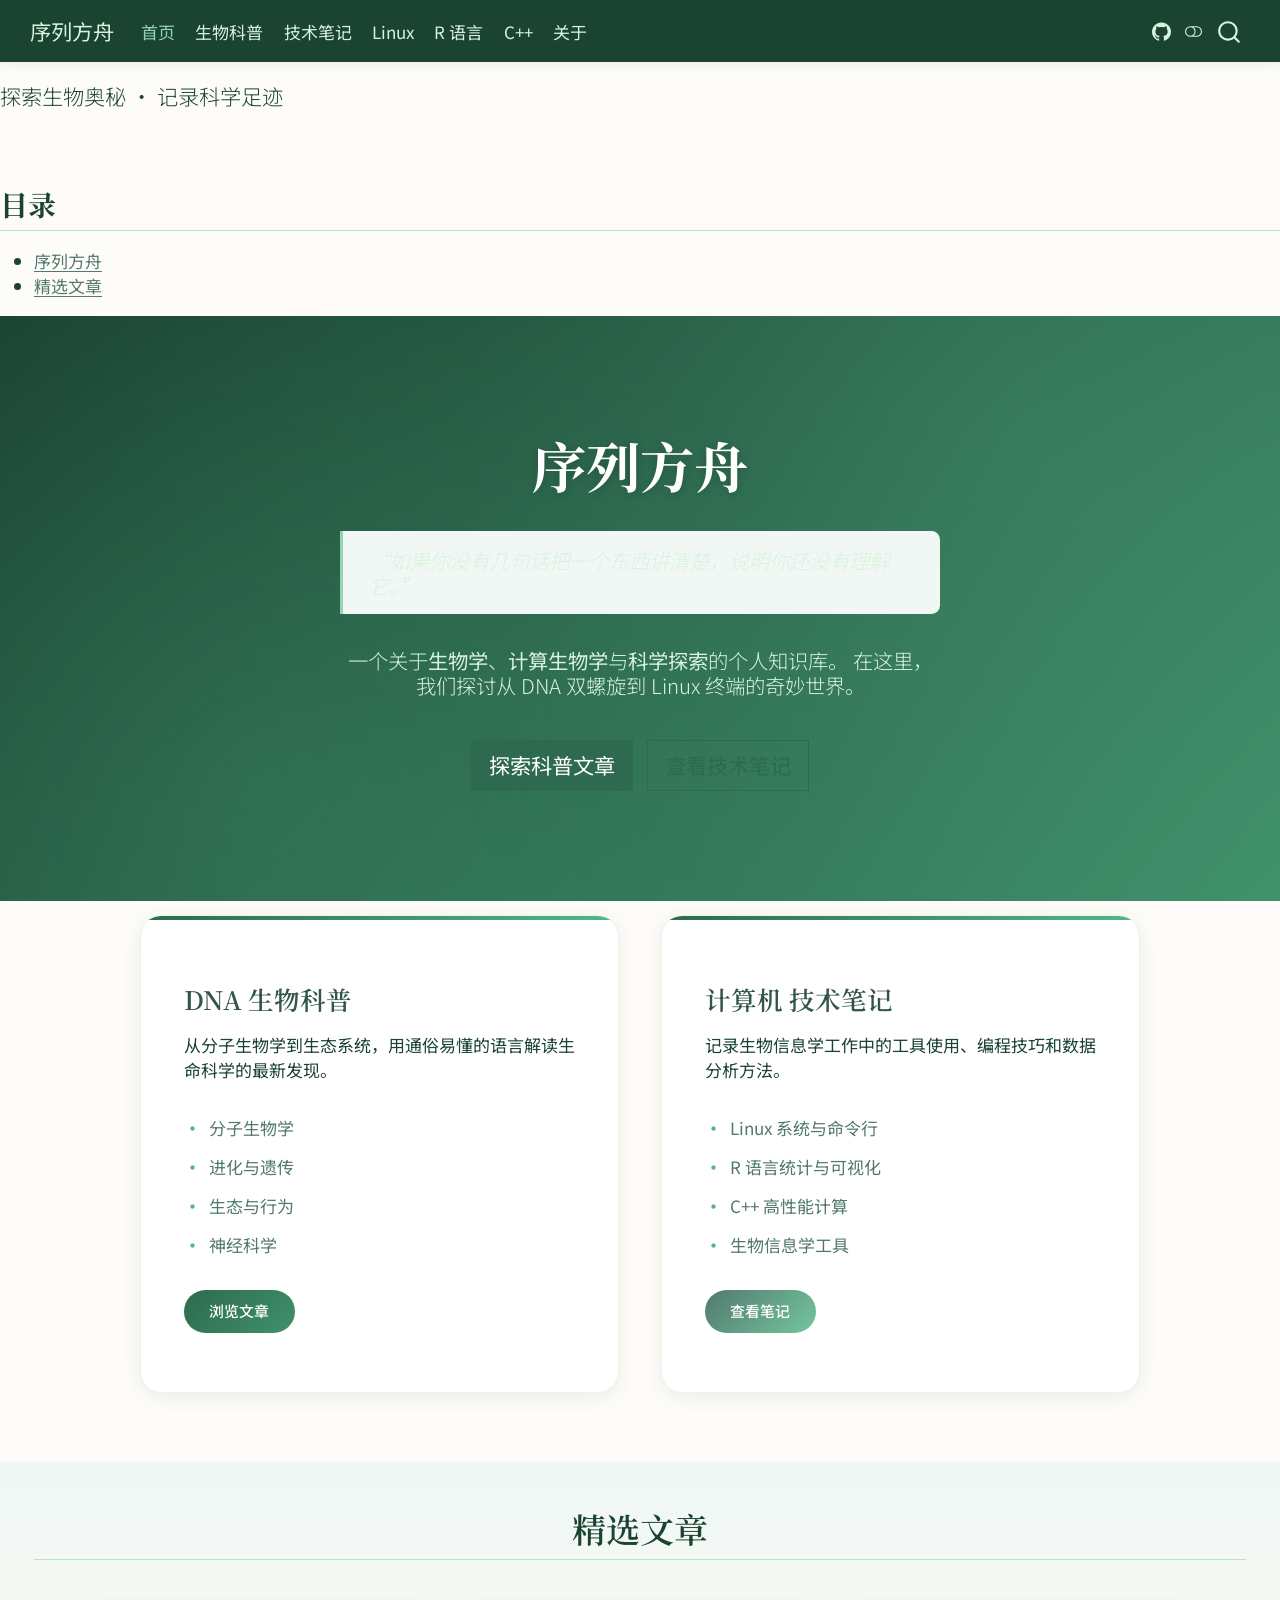
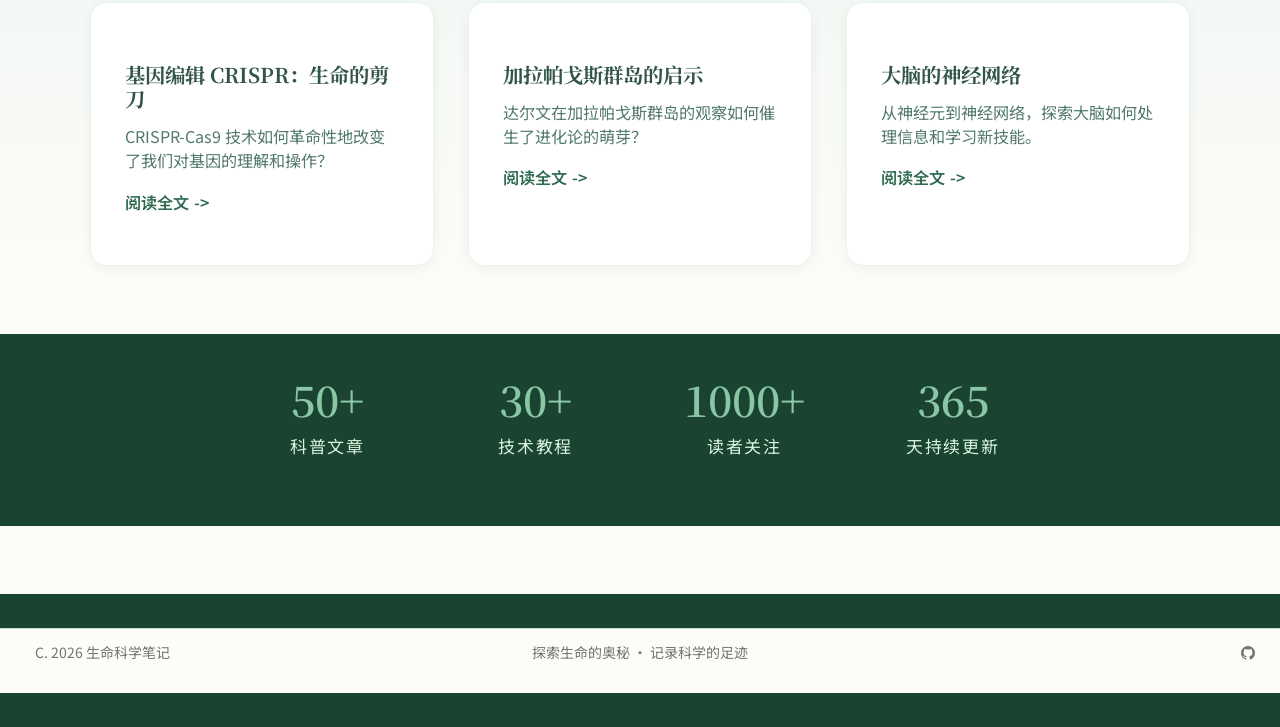
==== commit d4b8949a: "update" ====
--- a/docs/index.html
+++ b/docs/index.html
@@ -270,25 +270,23 @@
     <a class="nav-link" href="./posts.html"> 
 <span class="menu-text">生物科普</span></a>
   </li>  
-  <li class="nav-item dropdown ">
-    <a class="nav-link dropdown-toggle" href="#" id="nav-menu-" role="link" data-bs-toggle="dropdown" aria-expanded="false">
- <span class="menu-text">技术笔记</span>
-    </a>
-    <ul class="dropdown-menu" aria-labelledby="nav-menu-">    
-        <li>
-    <a class="dropdown-item" href="./linux.html">
- <span class="dropdown-text">Linux</span></a>
+  <li class="nav-item">
+    <span class="nav-link">
+<span class="menu-text">技术笔记</span>
+    </span>
   </li>  
-        <li>
-    <a class="dropdown-item" href="./r-lang.html">
- <span class="dropdown-text">R 语言</span></a>
+  <li class="nav-item">
+    <a class="nav-link" href="./linux.html"> 
+<span class="menu-text">Linux</span></a>
   </li>  
-        <li>
-    <a class="dropdown-item" href="./cpp.html">
- <span class="dropdown-text">C++</span></a>
+  <li class="nav-item">
+    <a class="nav-link" href="./r-lang.html"> 
+<span class="menu-text">R 语言</span></a>
   </li>  
-    </ul>
-  </li>
+  <li class="nav-item">
+    <a class="nav-link" href="./cpp.html"> 
+<span class="menu-text">C++</span></a>
+  </li>  
   <li class="nav-item">
     <a class="nav-link" href="./about.html"> 
 <span class="menu-text">关于</span></a>
@@ -317,7 +315,6 @@
 
 <header id="title-block-header" class="quarto-title-block default">
 <div class="quarto-title">
-<h1 class="title">序列方舟</h1>
 <p class="subtitle lead">探索生物奥秘 · 记录科学足迹</p>
 </div>
 
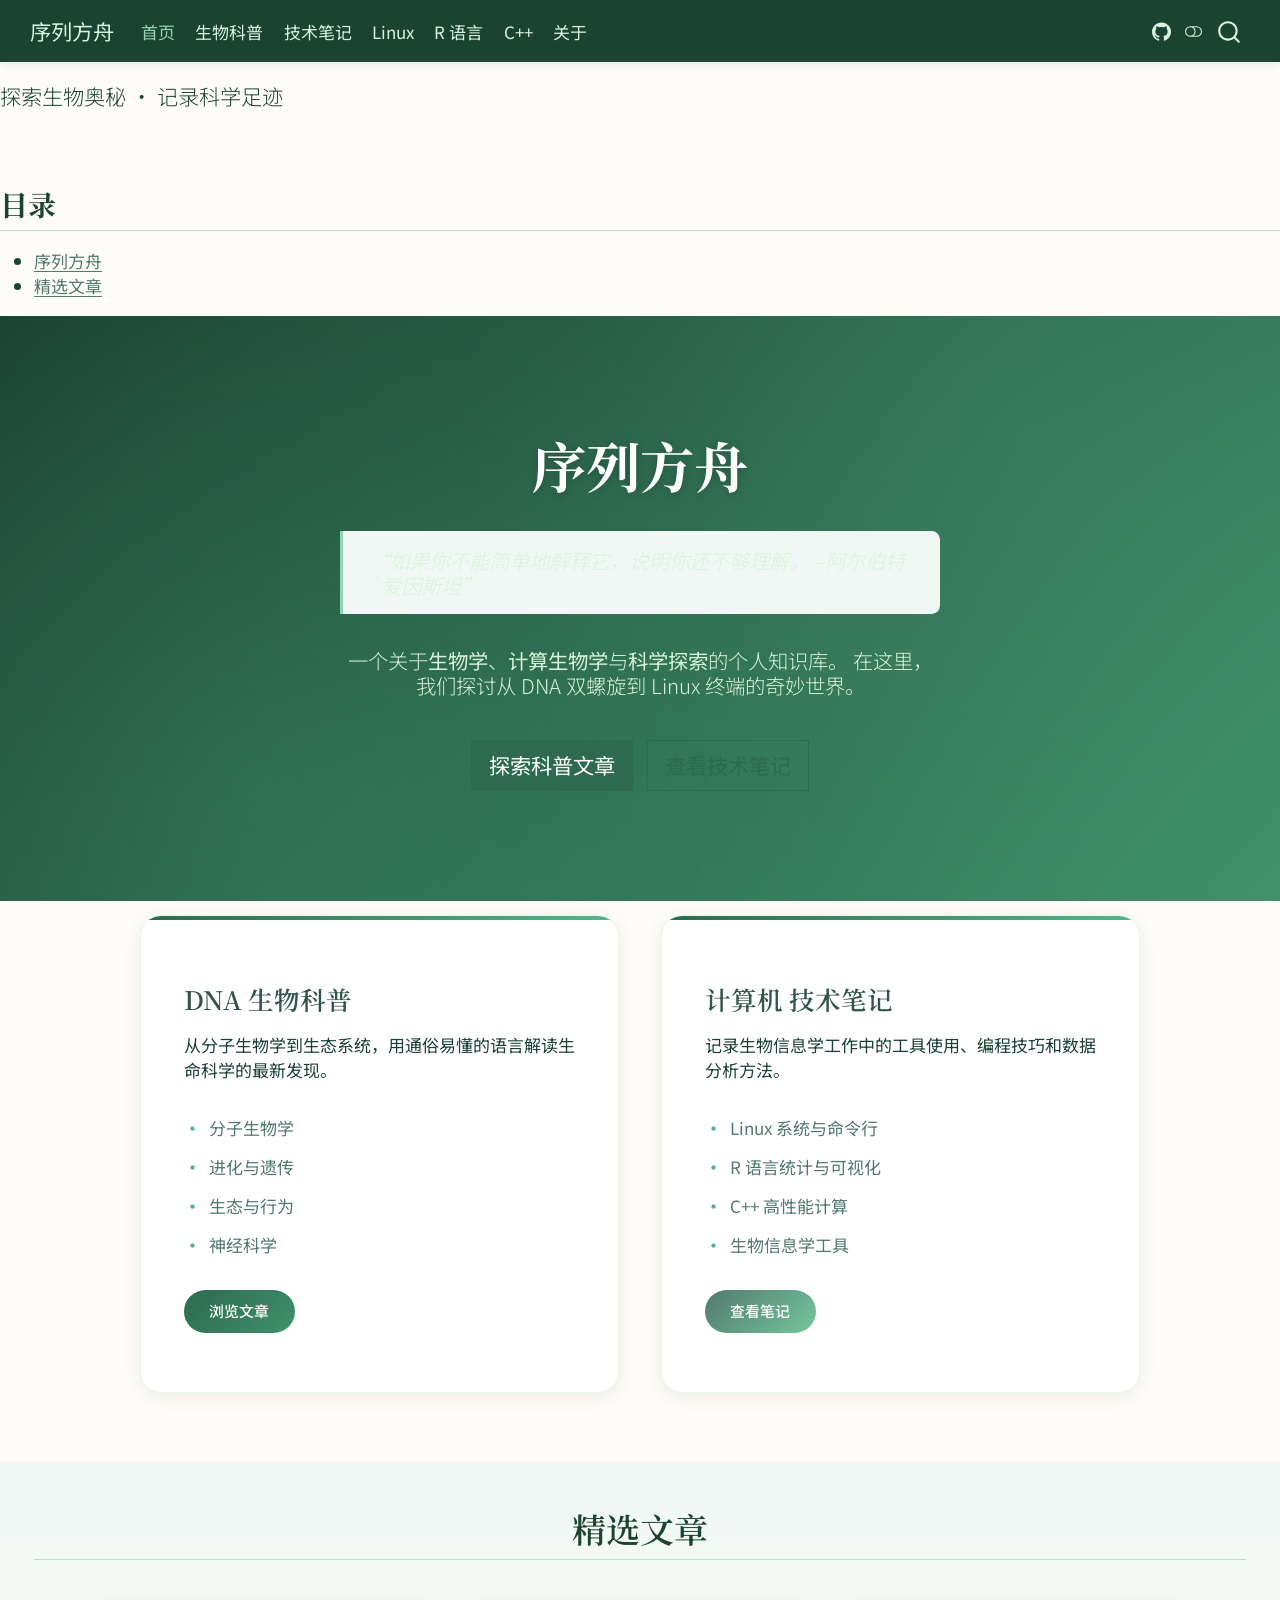
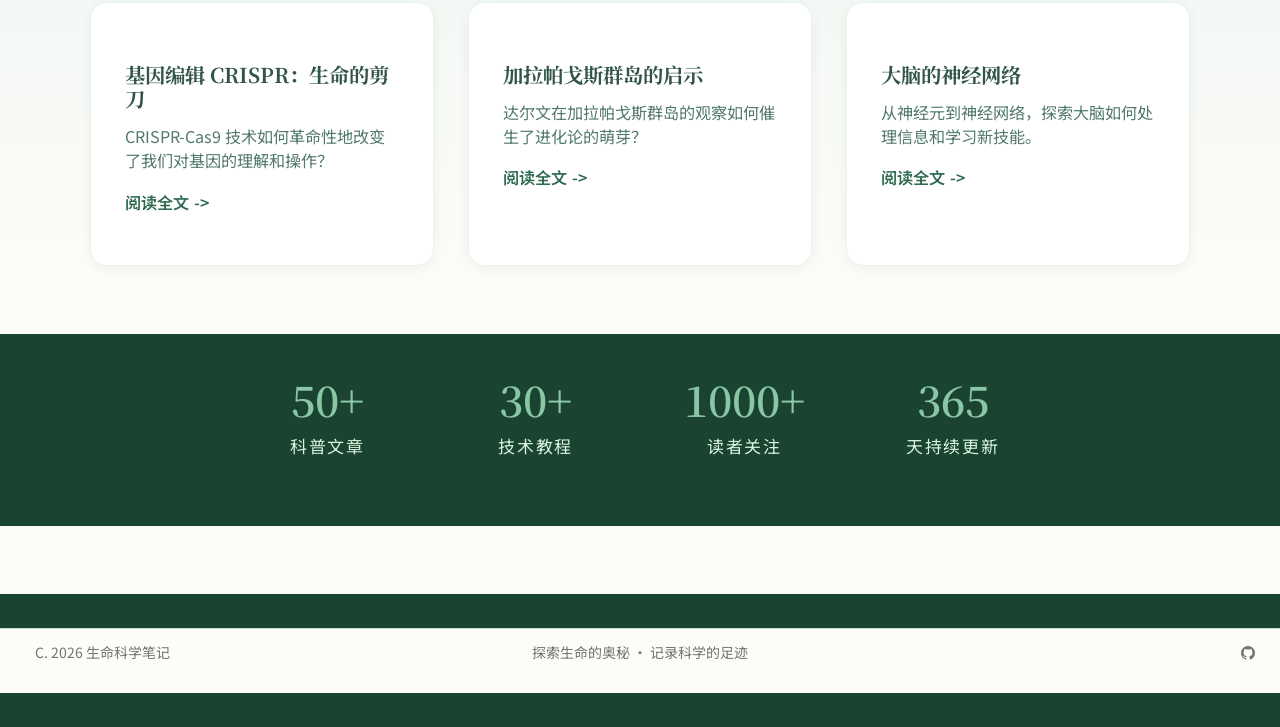
==== commit 8c8d017f: "update" ====
--- a/docs/index.html
+++ b/docs/index.html
@@ -344,7 +344,7 @@
 <section id="序列方舟" class="level1 display-4 hero-content">
 <h1 class="display-4">序列方舟</h1>
 <blockquote class="blockquote">
-<p>“如果你没有几句话把一个东西讲清楚，说明你还没有理解它。”</p>
+<p>“如果你不能简单地解释它，说明你还不够理解。 –阿尔伯特`爱因斯坦”</p>
 </blockquote>
 <p>一个关于<strong>生物学</strong>、<strong>计算生物学</strong>与<strong>科学探索</strong>的个人知识库。 在这里，我们探讨从 DNA 双螺旋到 Linux 终端的奇妙世界。</p>
 <p><a href="./posts.html" class="btn btn-primary btn-lg me-2">探索科普文章</a> <a href="./linux.html" class="btn btn-outline-primary btn-lg">查看技术笔记</a></p>
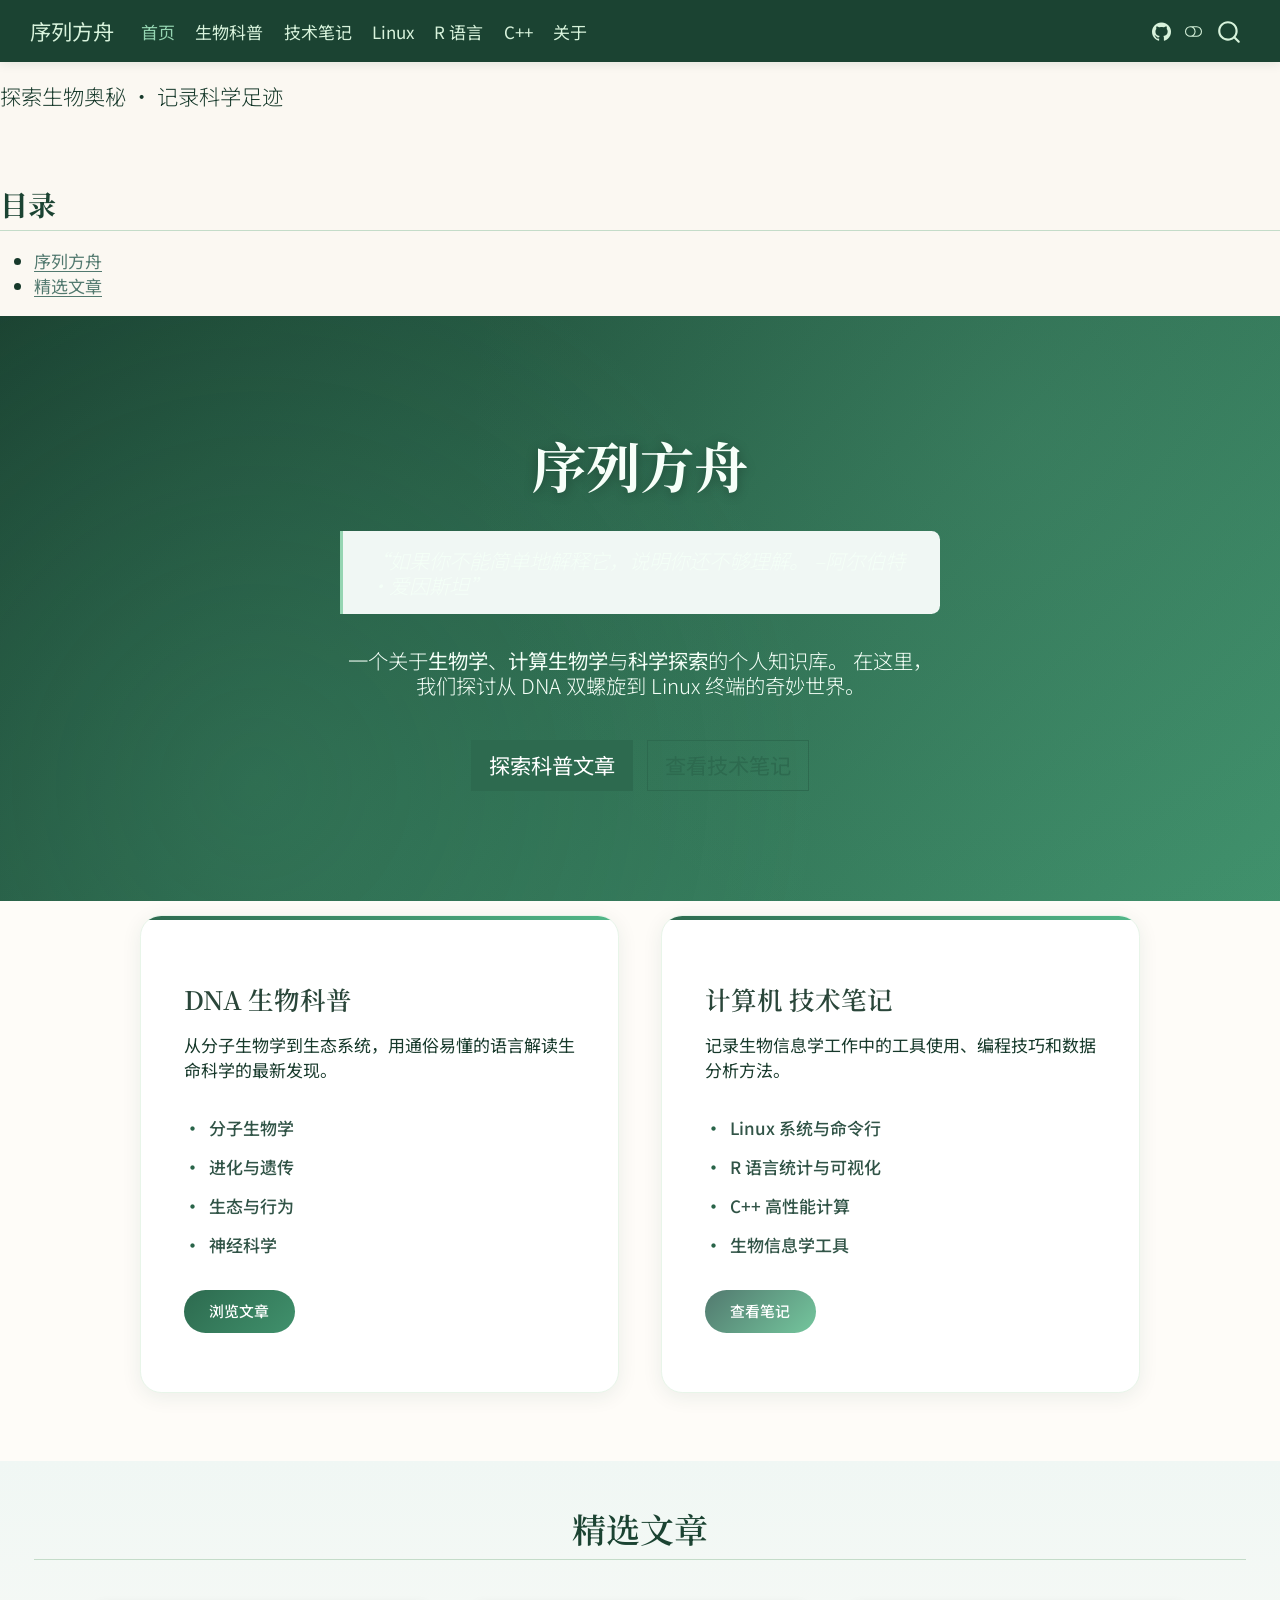
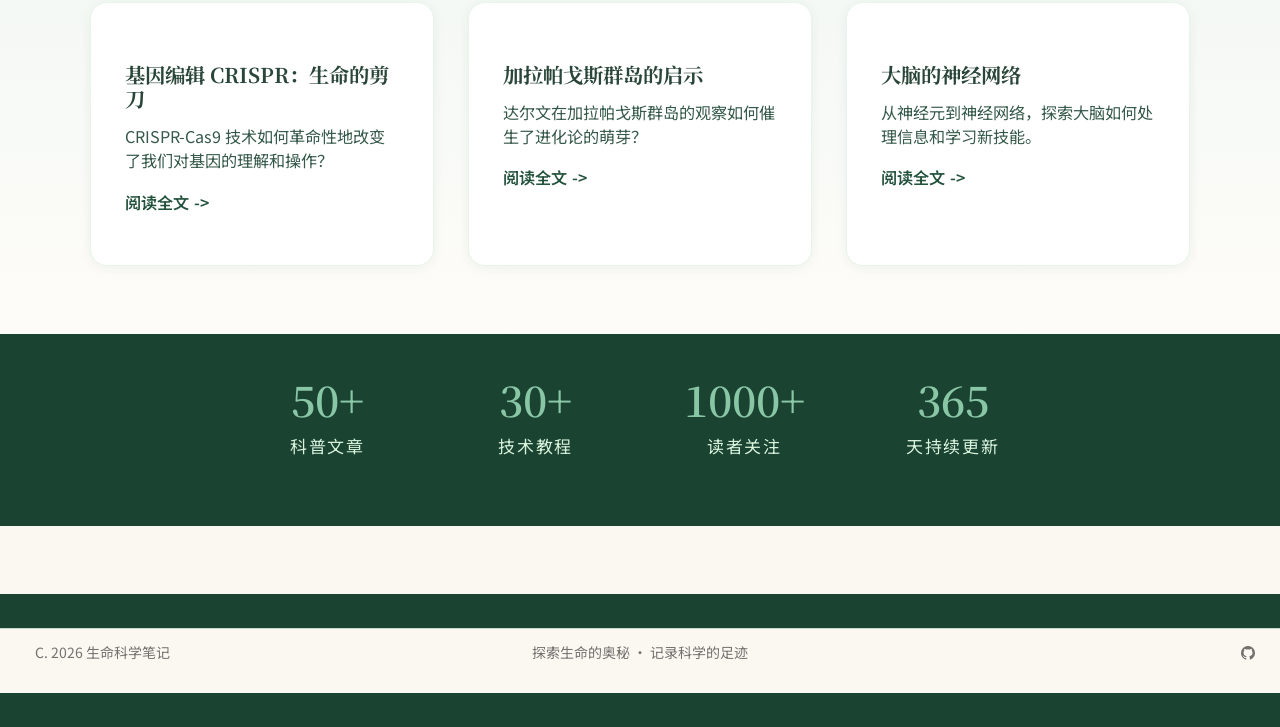
==== commit 5cb36aa4: "update" ====
--- a/docs/index.html
+++ b/docs/index.html
@@ -44,9 +44,9 @@
 <link href="site_libs/quarto-html/quarto-syntax-highlighting-d58168542e1b05ab509c510cbeb13b13.css" rel="stylesheet" class="quarto-color-scheme-extra" id="quarto-text-highlighting-styles">
 <script src="site_libs/bootstrap/bootstrap.min.js"></script>
 <link href="site_libs/bootstrap/bootstrap-icons.css" rel="stylesheet">
-<link href="site_libs/bootstrap/bootstrap-a5be970477f2fbe8d9d1b1243a0c660d.min.css" rel="stylesheet" append-hash="true" class="quarto-color-scheme" id="quarto-bootstrap" data-mode="light">
-<link href="site_libs/bootstrap/bootstrap-dark-94e8297cb167b273306e891f7d501b30.min.css" rel="stylesheet" append-hash="true" class="quarto-color-scheme quarto-color-alternate" id="quarto-bootstrap" data-mode="light">
-<link href="site_libs/bootstrap/bootstrap-a5be970477f2fbe8d9d1b1243a0c660d.min.css" rel="stylesheet" append-hash="true" class="quarto-color-scheme-extra" id="quarto-bootstrap" data-mode="light">
+<link href="site_libs/bootstrap/bootstrap-0a3f021517cf89c0b9262c970fc5215f.min.css" rel="stylesheet" append-hash="true" class="quarto-color-scheme" id="quarto-bootstrap" data-mode="light">
+<link href="site_libs/bootstrap/bootstrap-dark-e0992732d2693f8e652cc9f4794255ea.min.css" rel="stylesheet" append-hash="true" class="quarto-color-scheme quarto-color-alternate" id="quarto-bootstrap" data-mode="light">
+<link href="site_libs/bootstrap/bootstrap-0a3f021517cf89c0b9262c970fc5215f.min.css" rel="stylesheet" append-hash="true" class="quarto-color-scheme-extra" id="quarto-bootstrap" data-mode="light">
 <script id="quarto-search-options" type="application/json">{
   "location": "navbar",
   "copy-button": false,
@@ -344,7 +344,7 @@
 <section id="序列方舟" class="level1 display-4 hero-content">
 <h1 class="display-4">序列方舟</h1>
 <blockquote class="blockquote">
-<p>“如果你不能简单地解释它，说明你还不够理解。 –阿尔伯特`爱因斯坦”</p>
+<p>“如果你不能简单地解释它，说明你还不够理解。 –阿尔伯特·爱因斯坦”</p>
 </blockquote>
 <p>一个关于<strong>生物学</strong>、<strong>计算生物学</strong>与<strong>科学探索</strong>的个人知识库。 在这里，我们探讨从 DNA 双螺旋到 Linux 终端的奇妙世界。</p>
 <p><a href="./posts.html" class="btn btn-primary btn-lg me-2">探索科普文章</a> <a href="./linux.html" class="btn btn-outline-primary btn-lg">查看技术笔记</a></p>
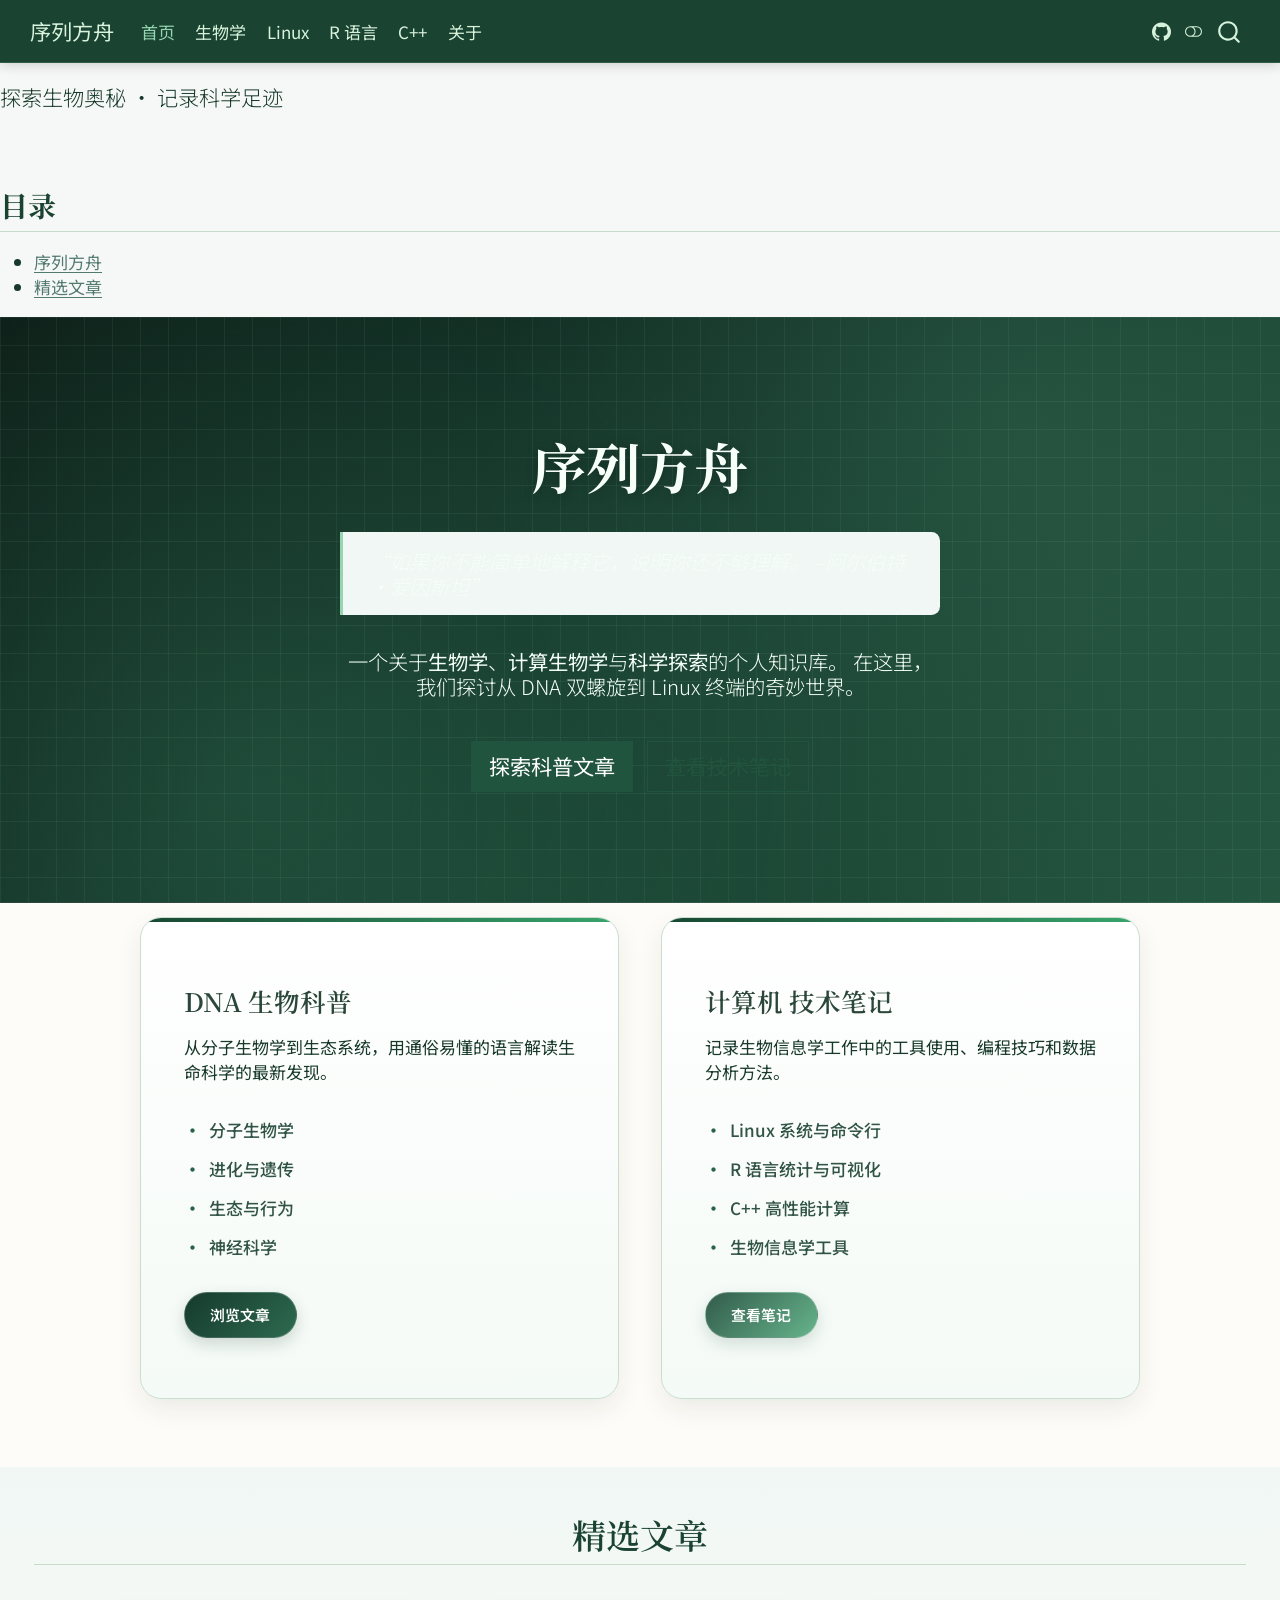
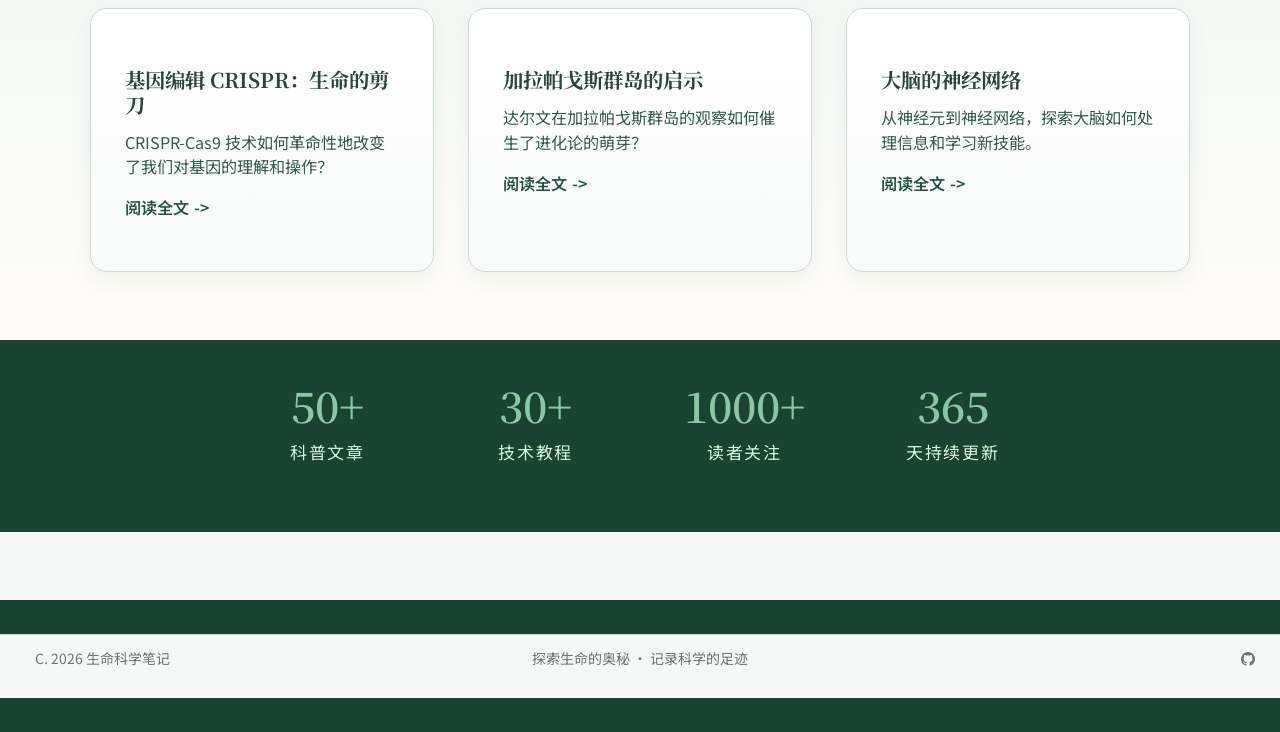
==== commit 3998996f: "update" ====
--- a/docs/index.html
+++ b/docs/index.html
@@ -44,9 +44,9 @@
 <link href="site_libs/quarto-html/quarto-syntax-highlighting-d58168542e1b05ab509c510cbeb13b13.css" rel="stylesheet" class="quarto-color-scheme-extra" id="quarto-text-highlighting-styles">
 <script src="site_libs/bootstrap/bootstrap.min.js"></script>
 <link href="site_libs/bootstrap/bootstrap-icons.css" rel="stylesheet">
-<link href="site_libs/bootstrap/bootstrap-0a3f021517cf89c0b9262c970fc5215f.min.css" rel="stylesheet" append-hash="true" class="quarto-color-scheme" id="quarto-bootstrap" data-mode="light">
-<link href="site_libs/bootstrap/bootstrap-dark-e0992732d2693f8e652cc9f4794255ea.min.css" rel="stylesheet" append-hash="true" class="quarto-color-scheme quarto-color-alternate" id="quarto-bootstrap" data-mode="light">
-<link href="site_libs/bootstrap/bootstrap-0a3f021517cf89c0b9262c970fc5215f.min.css" rel="stylesheet" append-hash="true" class="quarto-color-scheme-extra" id="quarto-bootstrap" data-mode="light">
+<link href="site_libs/bootstrap/bootstrap-0a62d5b2dd8baa30ceaa2f69bc204c9b.min.css" rel="stylesheet" append-hash="true" class="quarto-color-scheme" id="quarto-bootstrap" data-mode="light">
+<link href="site_libs/bootstrap/bootstrap-dark-eb7da18bc4d8b4a832f088446c0c56fa.min.css" rel="stylesheet" append-hash="true" class="quarto-color-scheme quarto-color-alternate" id="quarto-bootstrap" data-mode="light">
+<link href="site_libs/bootstrap/bootstrap-0a62d5b2dd8baa30ceaa2f69bc204c9b.min.css" rel="stylesheet" append-hash="true" class="quarto-color-scheme-extra" id="quarto-bootstrap" data-mode="light">
 <script id="quarto-search-options" type="application/json">{
   "location": "navbar",
   "copy-button": false,
@@ -268,12 +268,7 @@
   </li>  
   <li class="nav-item">
     <a class="nav-link" href="./posts.html"> 
-<span class="menu-text">生物科普</span></a>
-  </li>  
-  <li class="nav-item">
-    <span class="nav-link">
-<span class="menu-text">技术笔记</span>
-    </span>
+<span class="menu-text">生物学</span></a>
   </li>  
   <li class="nav-item">
     <a class="nav-link" href="./linux.html"> 
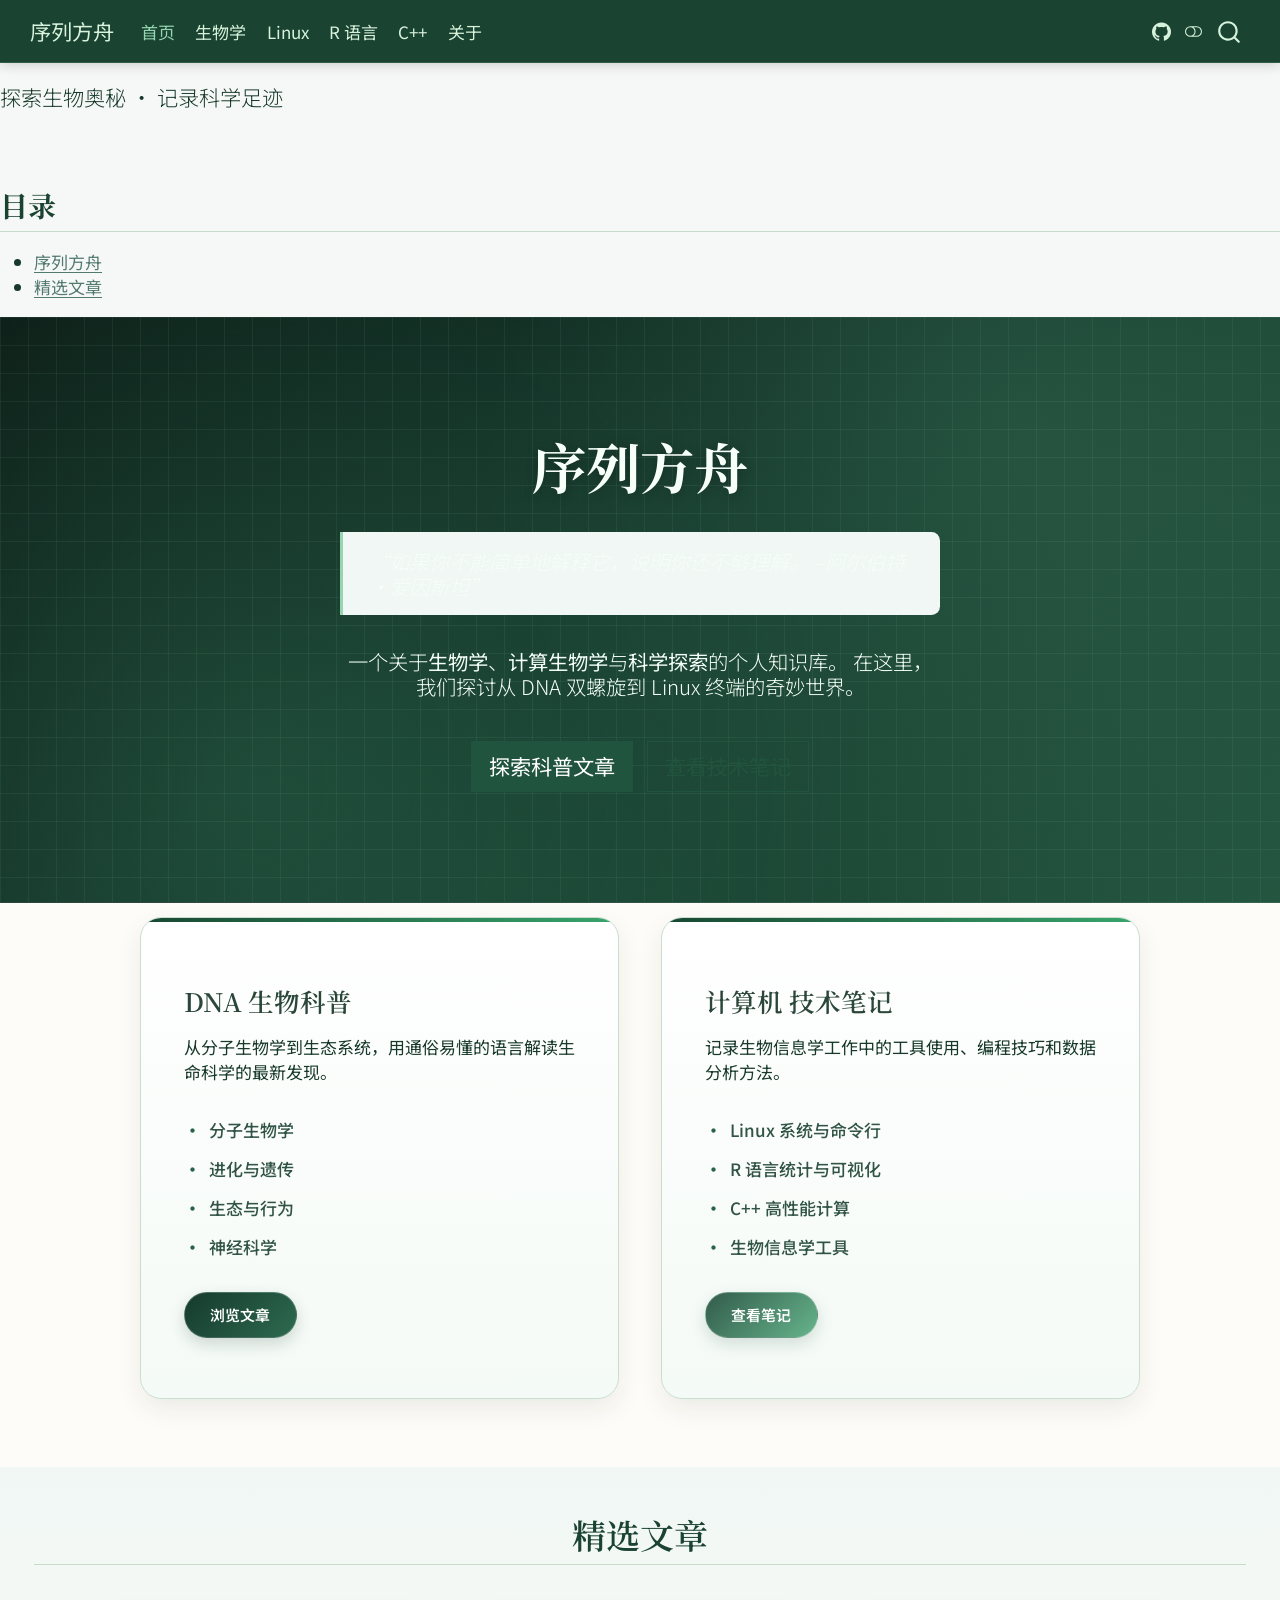
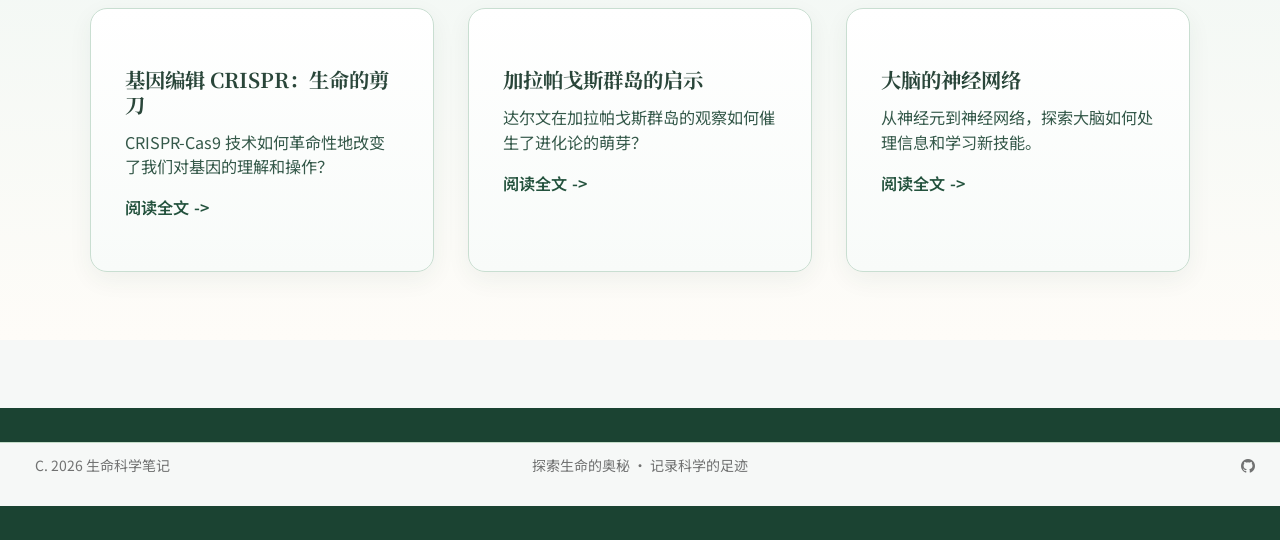
==== commit 8e7c78c3: "update" ====
--- a/docs/index.html
+++ b/docs/index.html
@@ -392,26 +392,6 @@
 </section>
 </div>
 </section>
-<div class="stats-section">
-<div class="stats-grid">
-<section id="section" class="level3 stat-item">
-<h3 data-anchor-id="section">50+</h3>
-<p>科普文章</p>
-</section>
-<section id="section-1" class="level3 stat-item">
-<h3 data-anchor-id="section-1">30+</h3>
-<p>技术教程</p>
-</section>
-<section id="section-2" class="level3 stat-item">
-<h3 data-anchor-id="section-2">1000+</h3>
-<p>读者关注</p>
-</section>
-<section id="section-3" class="level3 stat-item">
-<h3 data-anchor-id="section-3">365</h3>
-<p>天持续更新</p>
-</section>
-</div>
-</div>
 
 
 
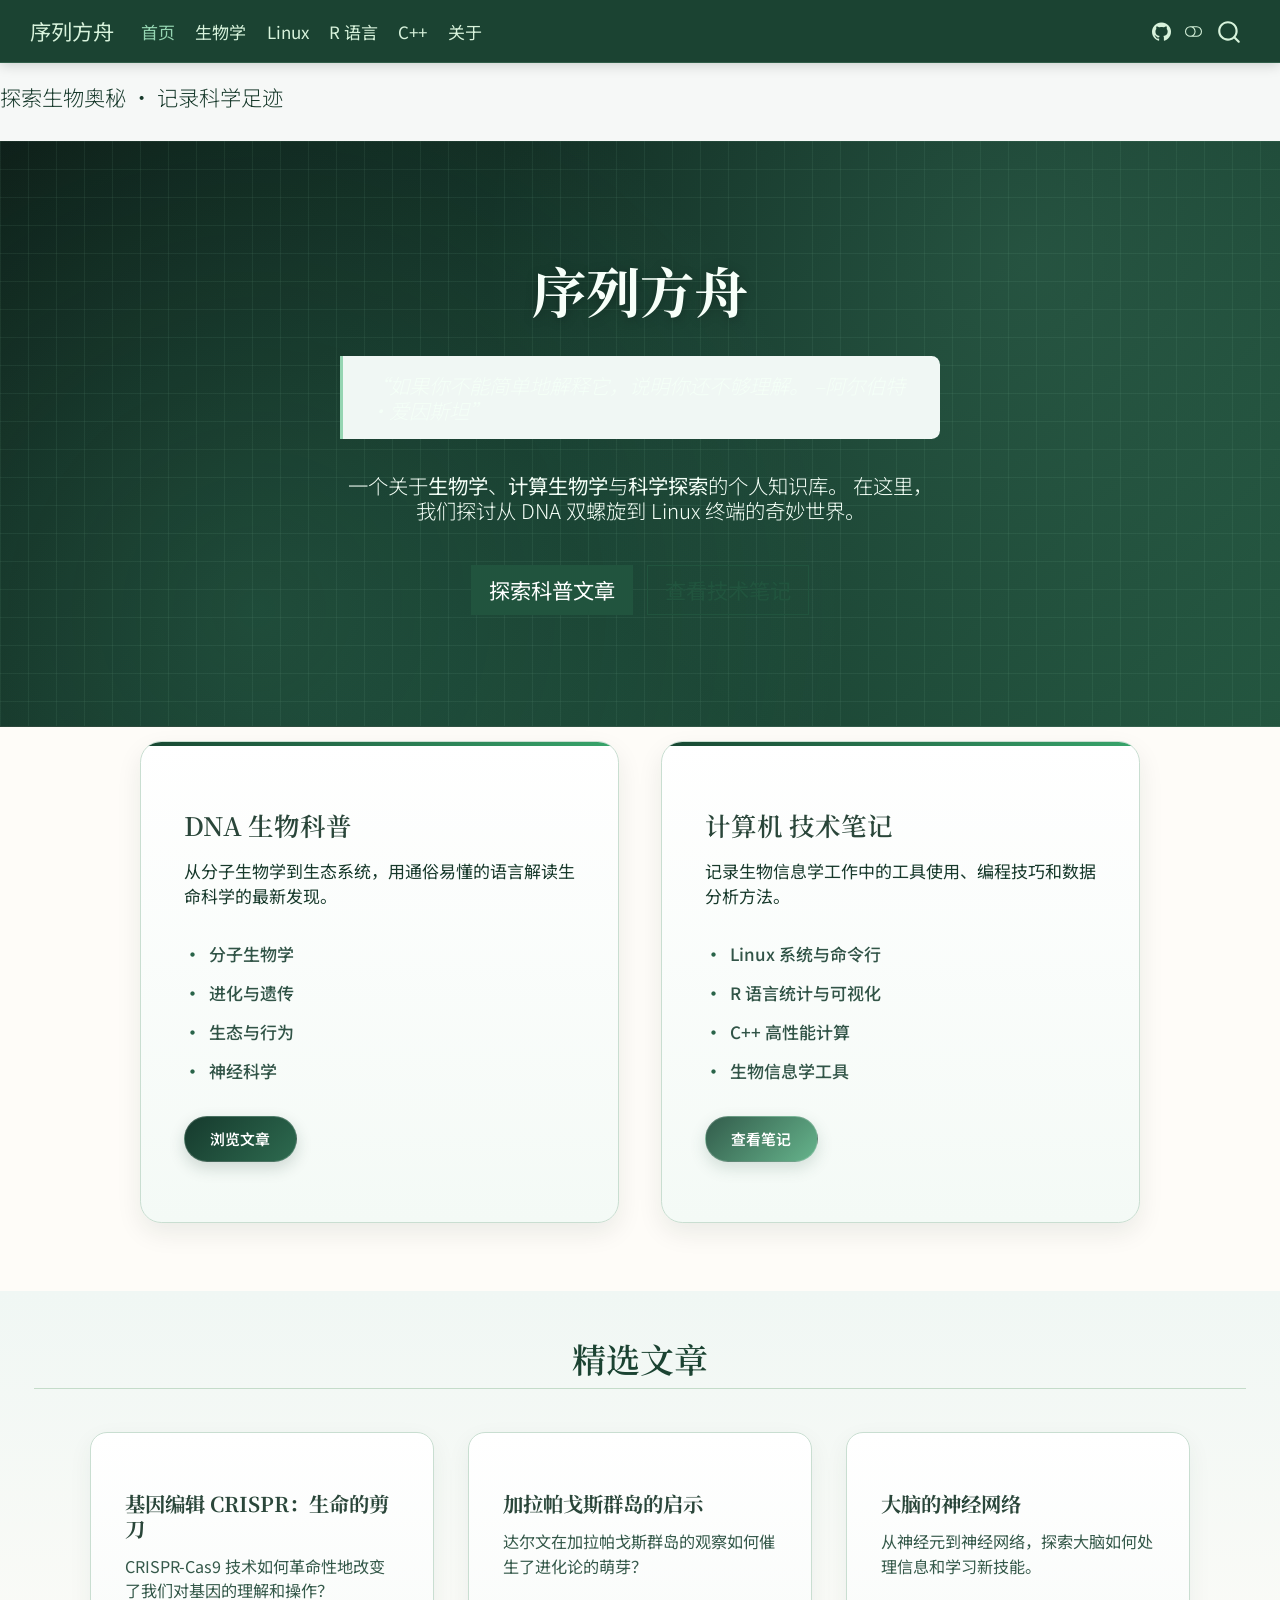
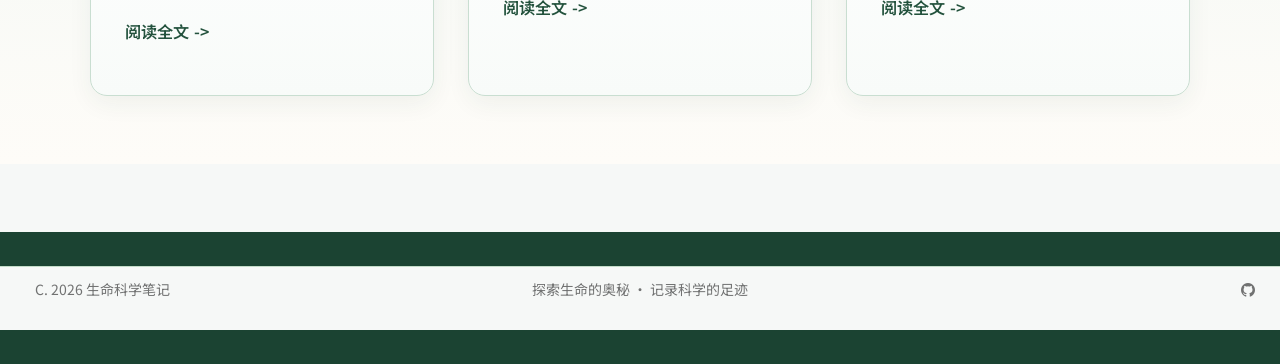
==== commit a4301071: "update" ====
--- a/docs/index.html
+++ b/docs/index.html
@@ -83,7 +83,7 @@
 <link rel="stylesheet" href="styles/bio-theme.css">
 </head>
 
-<body class="nav-fixed quarto-light"><script id="quarto-html-before-body" type="application/javascript">
+<body class="nav-fixed fullcontent quarto-light"><script id="quarto-html-before-body" type="application/javascript">
     const toggleBodyColorMode = (bsSheetEl) => {
       const mode = bsSheetEl.getAttribute("data-mode");
       const bodyEl = window.document.querySelector("body");
@@ -326,14 +326,7 @@
 
 </header>
 
-<nav id="TOC" role="doc-toc">
-    <h2 id="toc-title">目录</h2>
-   
-  <ul>
-  <li><a href="#序列方舟" id="toc-序列方舟">序列方舟</a></li>
-  <li><a href="#精选文章" id="toc-精选文章">精选文章</a></li>
-  </ul>
-</nav>
+
 <div class="hero-section">
 <div class="hero-pattern">
 <section id="序列方舟" class="level1 display-4 hero-content">
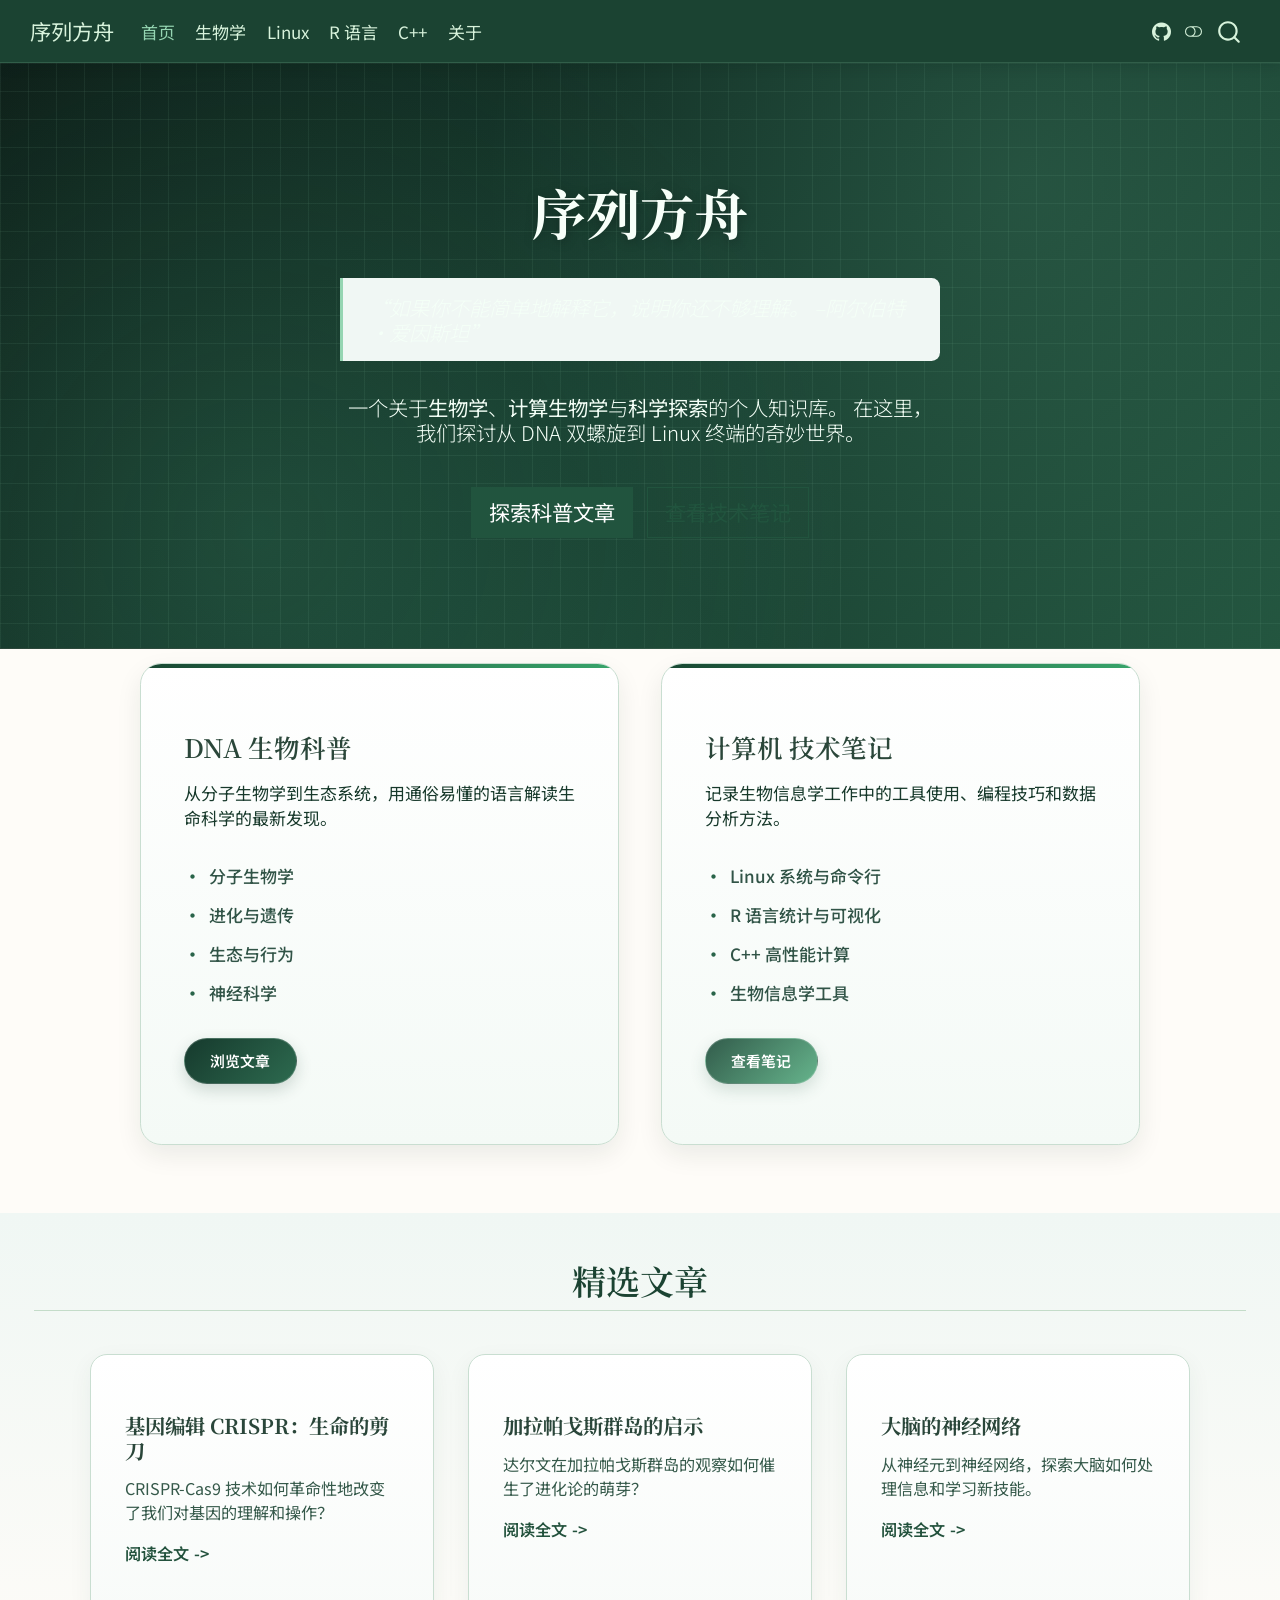
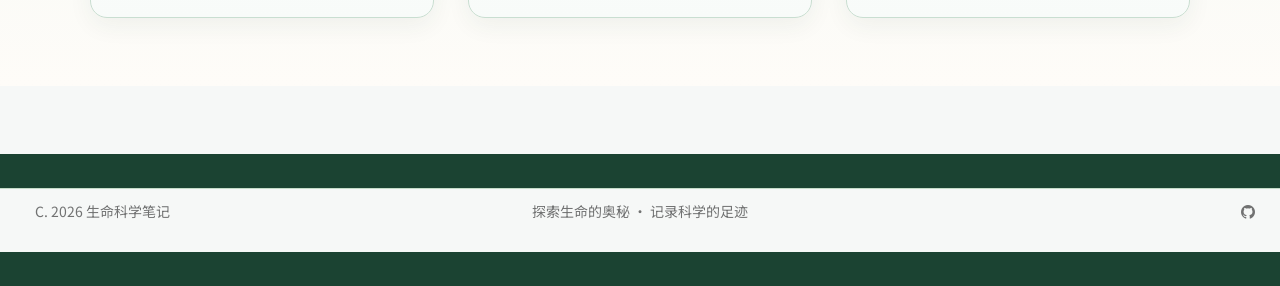
==== commit 80147f33: "update" ====
--- a/docs/index.html
+++ b/docs/index.html
@@ -44,9 +44,9 @@
 <link href="site_libs/quarto-html/quarto-syntax-highlighting-d58168542e1b05ab509c510cbeb13b13.css" rel="stylesheet" class="quarto-color-scheme-extra" id="quarto-text-highlighting-styles">
 <script src="site_libs/bootstrap/bootstrap.min.js"></script>
 <link href="site_libs/bootstrap/bootstrap-icons.css" rel="stylesheet">
-<link href="site_libs/bootstrap/bootstrap-0a62d5b2dd8baa30ceaa2f69bc204c9b.min.css" rel="stylesheet" append-hash="true" class="quarto-color-scheme" id="quarto-bootstrap" data-mode="light">
-<link href="site_libs/bootstrap/bootstrap-dark-eb7da18bc4d8b4a832f088446c0c56fa.min.css" rel="stylesheet" append-hash="true" class="quarto-color-scheme quarto-color-alternate" id="quarto-bootstrap" data-mode="light">
-<link href="site_libs/bootstrap/bootstrap-0a62d5b2dd8baa30ceaa2f69bc204c9b.min.css" rel="stylesheet" append-hash="true" class="quarto-color-scheme-extra" id="quarto-bootstrap" data-mode="light">
+<link href="site_libs/bootstrap/bootstrap-2e532a7a63d333a9c66d74130b118163.min.css" rel="stylesheet" append-hash="true" class="quarto-color-scheme" id="quarto-bootstrap" data-mode="light">
+<link href="site_libs/bootstrap/bootstrap-dark-53a19206c64a78d3fd4781d0062a2a1d.min.css" rel="stylesheet" append-hash="true" class="quarto-color-scheme quarto-color-alternate" id="quarto-bootstrap" data-mode="light">
+<link href="site_libs/bootstrap/bootstrap-2e532a7a63d333a9c66d74130b118163.min.css" rel="stylesheet" append-hash="true" class="quarto-color-scheme-extra" id="quarto-bootstrap" data-mode="light">
 <script id="quarto-search-options" type="application/json">{
   "location": "navbar",
   "copy-button": false,
@@ -308,23 +308,7 @@
 <!-- main -->
 
 
-<header id="title-block-header" class="quarto-title-block default">
-<div class="quarto-title">
-<p class="subtitle lead">探索生物奥秘 · 记录科学足迹</p>
-</div>
-
-
-
-<div class="quarto-title-meta">
-
-    
-  
-    
-  </div>
-  
-
-
-</header>
+
 
 
 <div class="hero-section">
